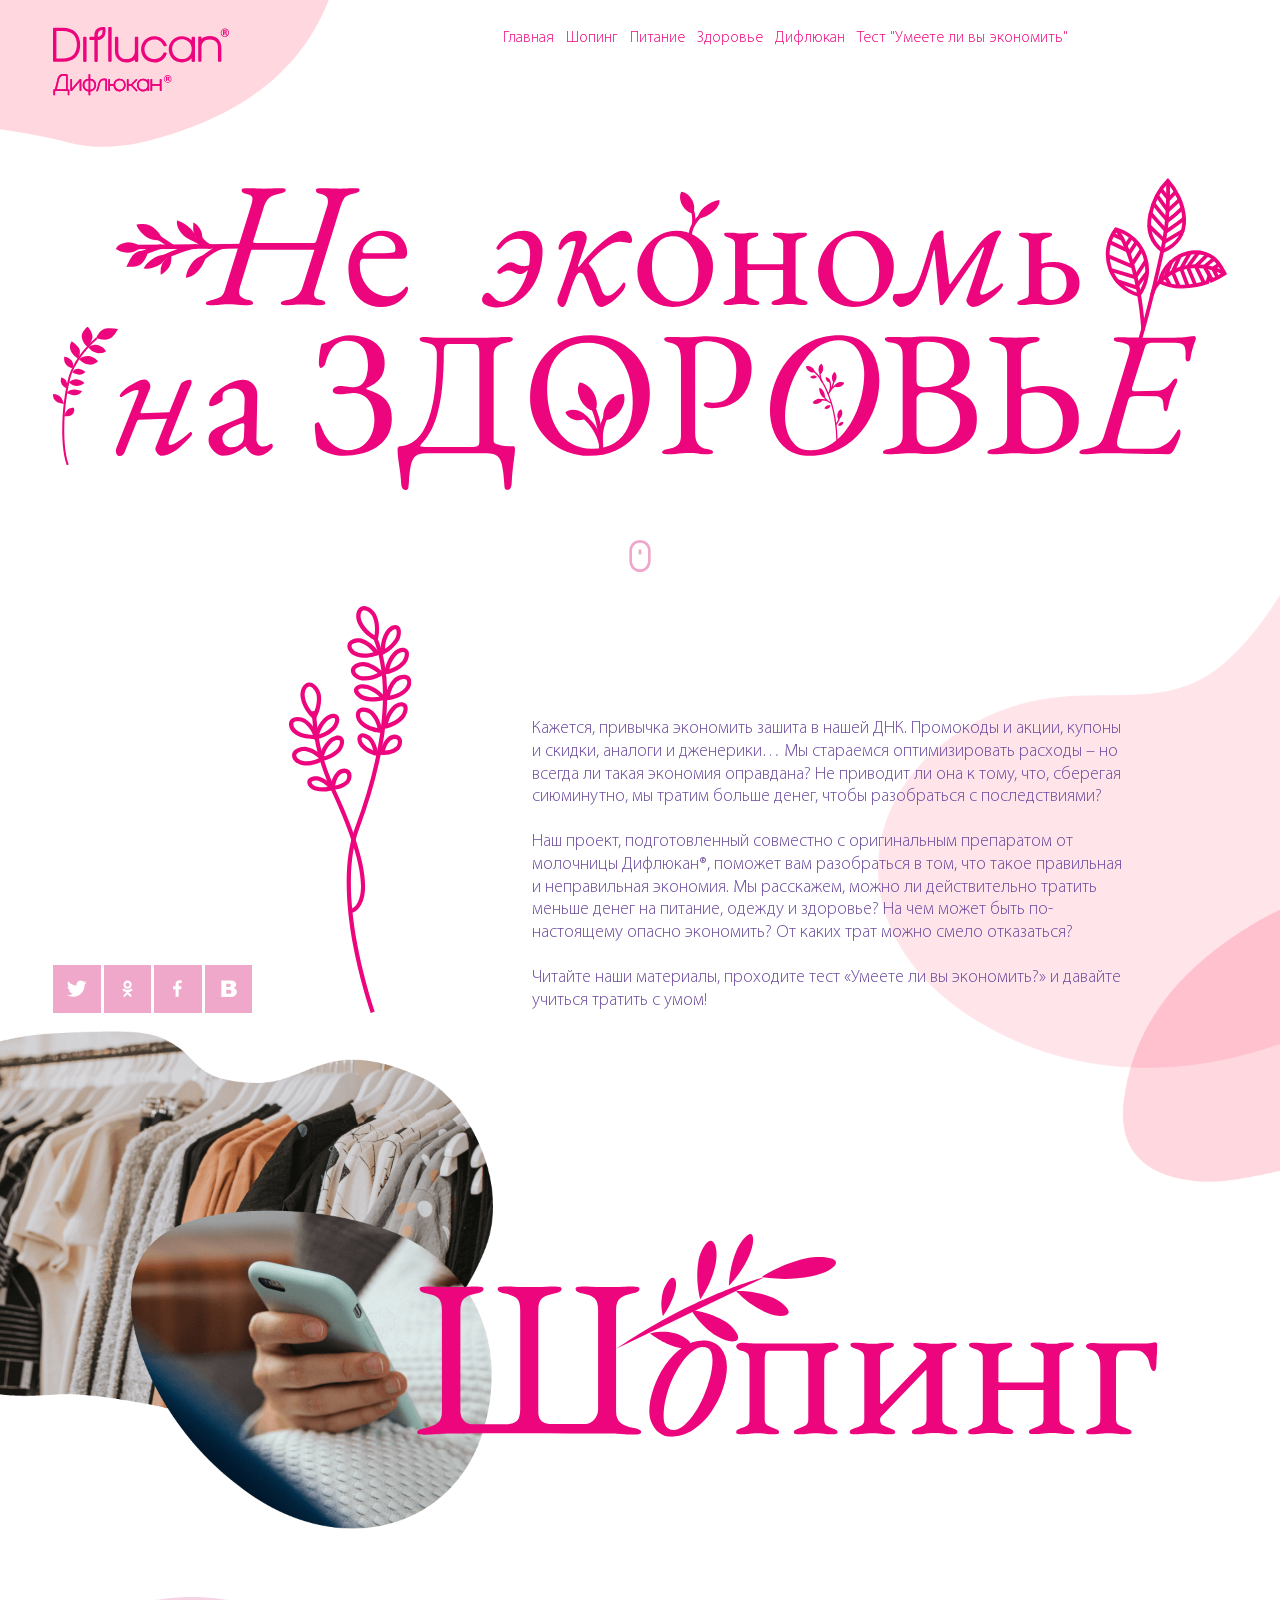
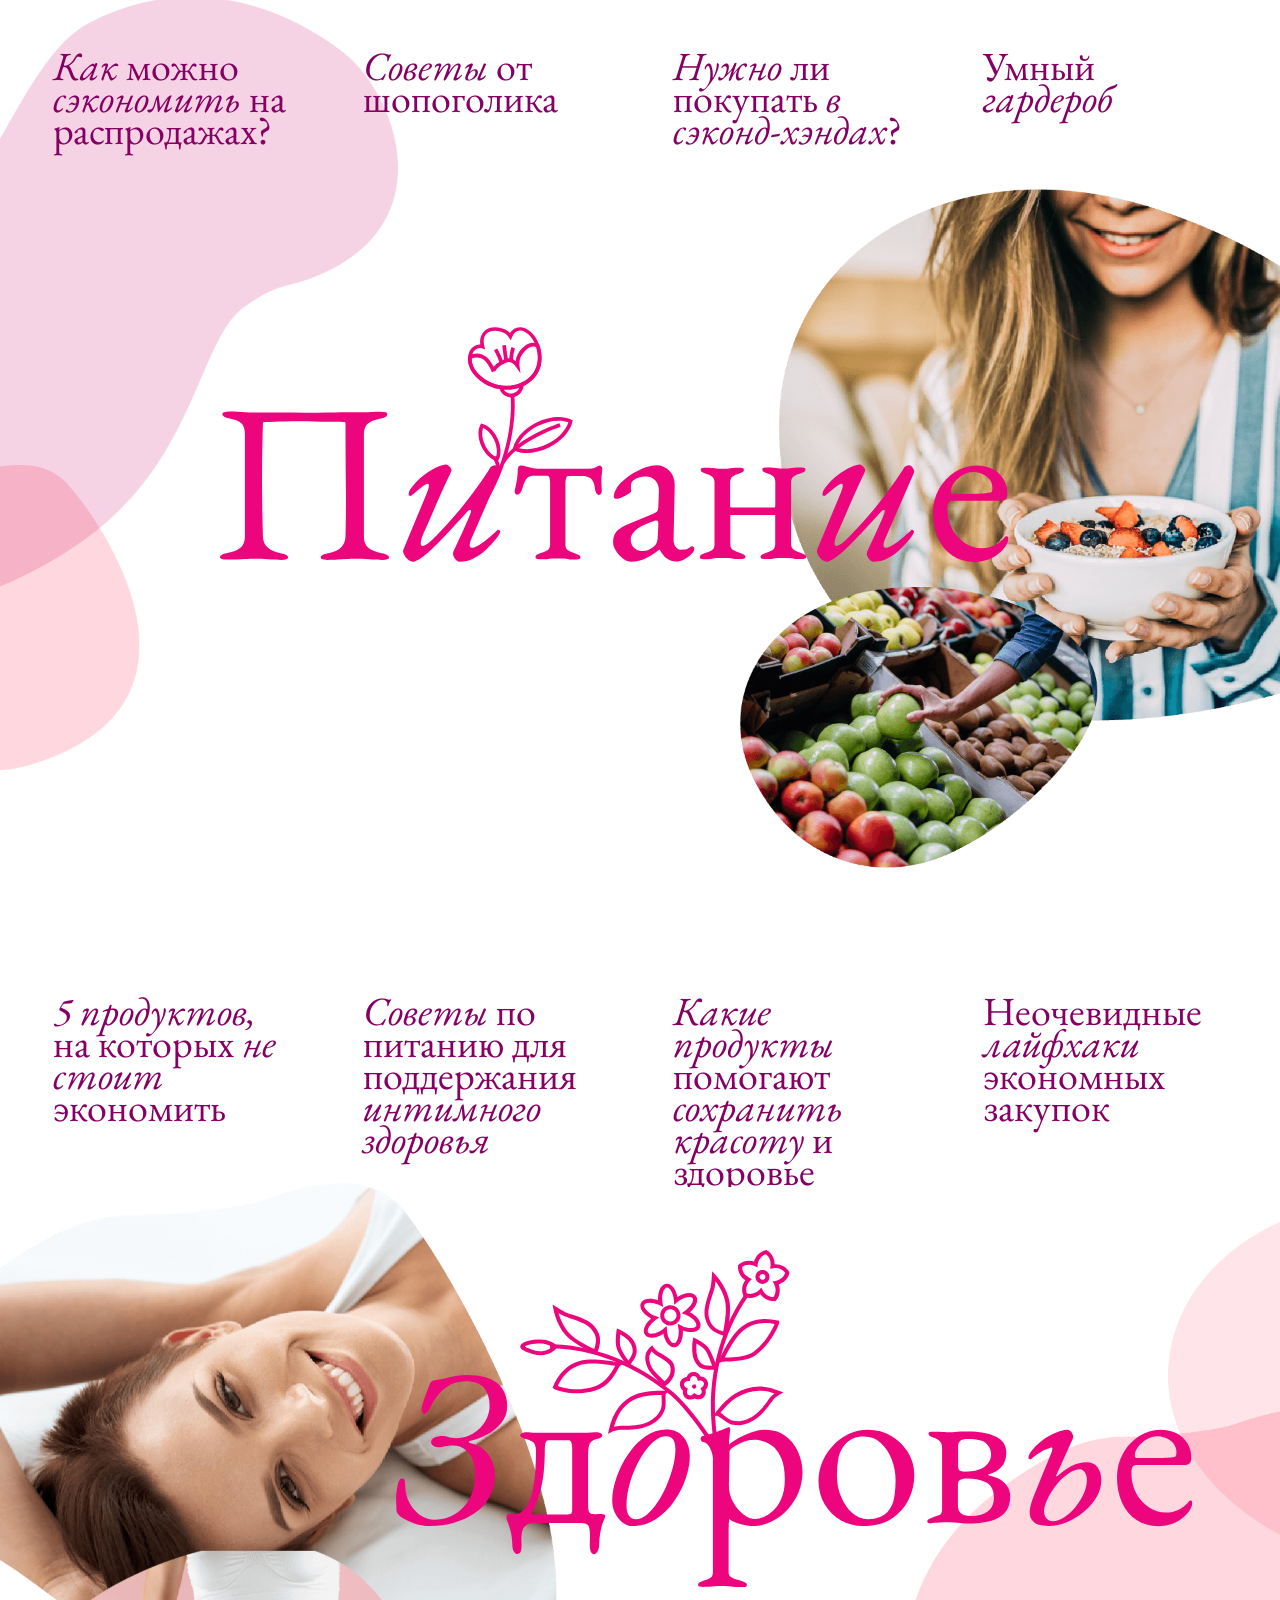
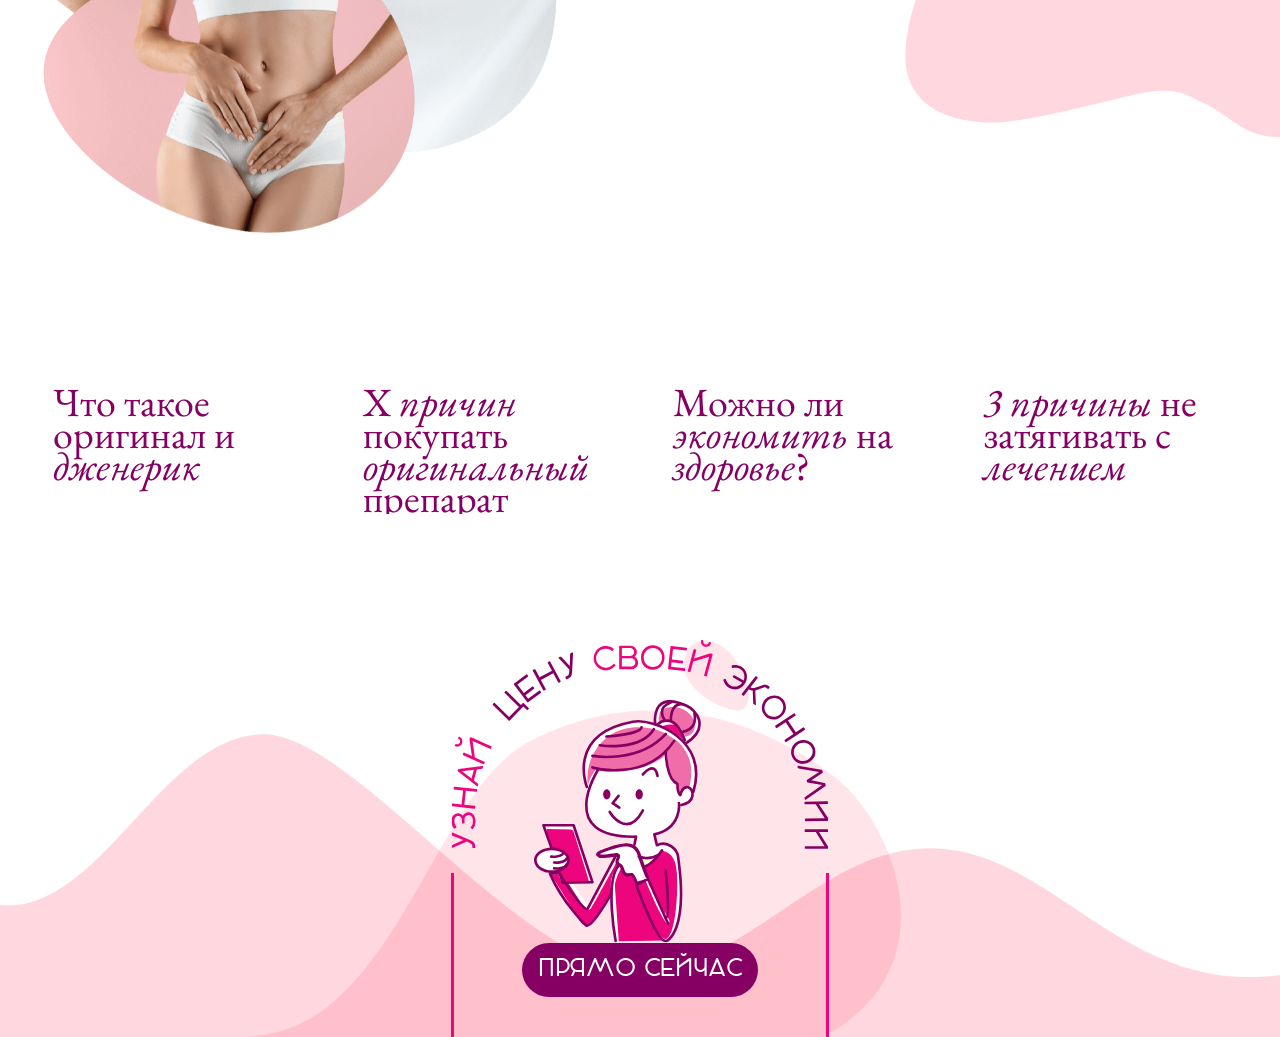
==== app/index.html @ 95d17f87 "add" ====
<!DOCTYPE html>
<html lang="en">
<head>
    <meta charset="UTF-8">
    <meta name="viewport" content="width=device-width, initial-scale=1.0">
    <title>Document</title>
    <link rel="stylesheet" href="css/main.min.css">
</head>
<body>
    <div class="wrapper">
       <header class="header">
        <div class="container header__container">
          <div class="header__row">
            <div class="logo header__logo">
              <a href="/" class="logo__image"></a>
            </div>
            <nav class="main-menu header__main-menu">
              <ul class="main-menu__list">
                <li class="main-menu__list-item"><a href="#main" class="main-menu__link">
                  Главная
                </a></li>
                <li class="main-menu__list-item"><a href="#shoping" class="main-menu__link">
                  Шопинг
                </a></li>
                <li class="main-menu__list-item"><a href="#nutrition" class="main-menu__link">
                  Питание
                </a></li>
                <li class="main-menu__list-item"><a href="#health" class="main-menu__link">
                  Здоровье
                </a></li>
                <li class="main-menu__list-item"><a href="#" class="main-menu__link">
                  Дифлюкан	
                </a></li>
                <li class="main-menu__list-item"><a href="#" class="main-menu__link">
                  Тест "Умеете ли вы экономить"
                </a></li>
              </ul>
            </nav>
            <div class="burger header__burger">
              <span class="rect"></span>
              <span class="rect"></span>
              <span class="rect"></span>
            </div>
            <div class="mobile-menu">
              <div class="mobile-menu__header">
                <div class="logo mobile-menu__logo">
                  <a href="/" class="logo__image"></a>
                </div>
              </div>
              <img src="img/mobile-menu/text.svg" alt="" class="mobile-menu__image">
              <nav class="mobile-menu__nav">
                <ul class="mobile-menu__list">
                  <li class="mobile-menu__list-item"><a href="#health-mob" class="mobile__link"><img src="img/mobile-menu/health.svg" alt="" class="mobile__link-image"> </a></li>
                  <li class="mobile-menu__list-item"><a href="#shoping-mob" class="mobile__link"><img src="img/mobile-menu/shoping.svg" alt="" class="mobile__link-image"> </a></li>
                  <li class="mobile-menu__list-item"><a href="#nutrition" class="mobile__link"><img src="img/mobile-menu/nutrition.svg" alt="" class="mobile__link-image"> </a></li>
                  <li class="mobile-menu__list-item"><a href="#" class="mobile__link"><img src="img/mobile-menu/economy.svg" alt="" class="mobile__link-image"> </a></li>
                </ul>
              </nav>
            </div>
          </div>
        </div>
       </header>
       <main class="main" id="main">
        <div class="hero">
        <div class="container">
          <img class="hero__image" src="img/Do_not_save.svg" alt="">
          <span  class="hero__scroll">
            <img src="images/mouse.svg" alt="">
          </span>
          <div class="hero__row">
            <nav class="social hero__social">
              <ul class="social__list">
                <li class="social__list-item">
                  <a href="#" class="social__link">
                    <svg class="social__link-icon">
                      <use xlink:href="img/spite.svg#icon-twitter"  />
                    </svg>
                  </a>
                </li>
                <li class="social__list-item">
                  <a href="#" class="social__link">
                    <svg class="social__link-icon">
                      <use xlink:href="img/spite.svg#icon-odn"  />
                    </svg>
                  </a>
                </li>
                <li class="social__list-item">
                  <a href="#" class="social__link">
                    <svg class="social__link-icon">
                      <use xlink:href="img/spite.svg#icon-facebook"  />
                    </svg>
                  </a>
                </li>
                <li class="social__list-item">
                  <a href="#" class="social__link">
                    <svg class="social__link-icon">
                      <use xlink:href="img/spite.svg#icon-vk"  />
                    </svg>
                  </a>
                </li>
              </ul>
            </nav>
            <img src="img/hero-decor.svg" alt="" class="hero__decor hero__decor--desktop">
            <div class="hero__text-container">
              <p class="hero__text">
                Кажется, привычка экономить зашита в нашей ДНК. Промокоды и акции, купоны и скидки, аналоги и дженерики… Мы стараемся оптимизировать расходы – но всегда ли такая экономия оправдана? Не приводит ли она к тому, что, сберегая сиюминутно, мы тратим больше денег, чтобы разобраться 
                с последствиями?
              </p>
              <p class="hero__text">    
                Наш проект, подготовленный совместно с оригинальным препаратом от молочницы Дифлюкан®, поможет вам разобраться в том, что такое правильная и неправильная экономия. Мы расскажем, можно ли действительно тратить меньше денег на питание, одежду и здоровье? На чем может быть по-настоящему опасно экономить? От каких трат можно смело отказаться?
              </p>
              <p class="hero__text">
                Читайте наши материалы, проходите тест «Умеете ли вы экономить?» 
                и давайте учиться тратить с умом!
              </p>
            </div>
            <img src="img/mobile-img.svg" alt="" class="hero__decor hero__decor--mobile">
          </div>
         
        </div>
        </div>
        <!--end hero-->
        <div class="double-section shoping double-section--desktop" id="shoping">
          <img src="img/shoping-img.png" alt="" class="shoping__image">
          <div class="container">
           
            <div class="double-section__title double-section__title--right">
              <img class="double-section__title-image" src="img/shoping.svg" alt="">
            </div>
            <div class="double-section__row double-section__row--mt-medium">
              <div class="double-section__item-container">
                <div class="double-section__item">
                  <p class="double-section__text">
                    <i>Как</i> можно <i>сэкономить</i> на распродажах?
                  </p>
                </div>
              </div>
              <div class="double-section__item-container">
                <div class="double-section__item">
                  <p class="double-section__text">
                    <i>Советы</i> от шопоголика 
                  </p>
                </div>
              </div>
              <div class="double-section__item-container">
                <div class="double-section__item">
                  <p class="double-section__text">
                    <i>Нужно</i> ли покупать <i>в сэконд-хэндах</i>?
                  </p>
                </div>
              </div>
              <div class="double-section__item-container">
                <div class="double-section__item">
                  <p class="double-section__text">
                    Умный  <br>
                    <i>гардероб</i>
                  </p>
                </div>
              </div>

            </div>
          </div>
        </div>
        <!--end shoping-->

        <div class="double-section health double-section--mobile" id="health-mob">
          <img class="health__image health__image--desktop" src="img/health-image.png" alt="" >
          <div class="container">
            
            <img class="health__image health__image--mobile" src="img/health-image-mobile.png" alt="" >
            <div class="double-section__title double-section__title--right-padding">
              <img class="double-section__title-image" src="img/health.svg" alt="">
            </div>
            <div class="double-section__row double-section__row--mt-medium-big">
              <div class="double-section__item-container">
                <div class="double-section__item">
                  <p class="double-section__text">
                    <i>Что</i> такое оригинал и <i>дженерик</i> 
                  </p>
                </div>
              </div>
              <div class="double-section__item-container">
                <div class="double-section__item">
                  <p class="double-section__text">
                    X <i>причин</i> покупать <i>оригинальный</i> препарат 
                  </p>
                </div>
              </div>
              <div class="double-section__item-container">
                <div class="double-section__item">
                  <p class="double-section__text">
                    Можно ли <i>экономить</i> на <i>здоровье</i>? 
                  </p>
                </div>
              </div>
              <div class="double-section__item-container">
                <div class="double-section__item">
                  <p class="double-section__text">
                    <i>   3 причины </i>
                    не затягивать
                     
                    с <i>лечением</i> 
                  </p>
                </div>
              </div>
            </div>
          </div>
        </div>
        <!--end health-->

        <div class="double-section shoping double-section--mobile" id="shoping-mob">
          <img src="img/shoping-img.png" alt="" class="shoping__image shoping__image--desktop">
          <div class="container">
            <img src="img/shoping-img-mobile.png" alt="" class="shoping__image shoping__image--mobile">
            <div class="double-section__title double-section__title--right">
              <img class="double-section__title-image" src="img/shoping.svg" alt="">
            </div>
            <div class="double-section__row double-section__row--mt-medium">
              <div class="double-section__item-container">
                <div class="double-section__item">
                  <p class="double-section__text">
                    <i>Как</i> можно <i>сэкономить</i> на распродажах?
                  </p>
                </div>
              </div>
              <div class="double-section__item-container">
                <div class="double-section__item">
                  <p class="double-section__text">
                    <i>Советы</i> от шопоголика 
                  </p>
                </div>
              </div>
              <div class="double-section__item-container">
                <div class="double-section__item">
                  <p class="double-section__text">
                    <i>Нужно</i> ли покупать <i>в сэконд-хэндах</i>?
                  </p>
                </div>
              </div>
              <div class="double-section__item-container">
                <div class="double-section__item">
                  <p class="double-section__text">
                    Умный  <br>
                    <i>гардероб</i>
                  </p>
                </div>
              </div>

            </div>
          </div>
        </div>
        <!--end shoping-->
        <div class="double-section nutrition" id="nutrition">
          <img  class="nutrition__image nutrition__image--desktop" src="img/nutrition-img.png" alt="">
          <div class="container">
            <img  class="nutrition__image nutrition__image--mobile" src="img/nutrition-img-mobile.png" alt="">
            <div class="double-section__title double-section__title--left">
              <img class="double-section__title-image" src="img/nutrition.svg" alt="">
            </div>
            <div class="double-section__row double-section__row--mt-big">
              <div class="double-section__item-container">
                <div class="double-section__item">
                  <p class="double-section__text">
                   <i> 5 продуктов,</i> на которых 
                   <i> не стоит</i> экономить 
                  </p>
                </div>
              </div>
              <div class="double-section__item-container">
                <div class="double-section__item">
                  <p class="double-section__text">
                    <i>Советы</i> по питанию для поддержания <i>интимного здоровья</i>
                  </p>
                </div>
              </div>
              <div class="double-section__item-container">
                <div class="double-section__item">
                  <p class="double-section__text">
                   <i> Какие продукты</i> помогают <i>сохранить красоту</i> и здоровье
                  </p>
                </div>
              </div>
              <div class="double-section__item-container">
                <div class="double-section__item">
                  <p class="double-section__text">
                    Неочевидные <i>лайфхаки</i> экономных закупок 
                  </p>
                </div>
              </div>
            </div>
          </div>
        </div>
        <!--end nutrition-->
        <div class="double-section health double-section--desktop" id="health">
          <img class="health__image" src="img/health-image.png" alt="" >
          <div class="container">
            <div class="double-section__title double-section__title--right-padding">
              <img class="double-section__title-image" src="img/health.svg" alt="">
            </div>
            <div class="double-section__row double-section__row--mt-medium-big">
              <div class="double-section__item-container">
                <div class="double-section__item">
                  <p class="double-section__text">
                    Что такое оригинал и <i>дженерик</i> 
                  </p>
                </div>
              </div>
              <div class="double-section__item-container">
                <div class="double-section__item">
                  <p class="double-section__text">
                    X <i>причин</i> покупать <i>оригинальный</i> препарат 
                  </p>
                </div>
              </div>
              <div class="double-section__item-container">
                <div class="double-section__item">
                  <p class="double-section__text">
                    Можно ли <i>экономить</i> на <i>здоровье</i>? 
                  </p>
                </div>
              </div>
              <div class="double-section__item-container">
                <div class="double-section__item">
                  <p class="double-section__text">
                    <i>   3 причины </i>
                    не затягивать
                     
                    с <i>лечением</i> 
                  </p>
                </div>
              </div>
            </div>
          </div>
        </div>
        <!--end health-->
       </main>
       <footer class="footer">
        <div class="container">
          <a href="#" class="footer__link footer__link--border footer__link--center footer__link--desktop">
            <img class="footer__link-text" src="img/footer-text.svg" alt="" >
            <img src="img/footer-img.svg" alt="" class="footer__image">
            <span class="button">
              ПРЯМО СЕЙЧАС
            </span>
          </a>
          <a href="#" class="footer__link footer__link--right footer__link--mobile">
            <img src="img/mobile-img.svg" alt="">
          </a>
        </div>
       </footer>
    </div>
    <script src="https://ajax.googleapis.com/ajax/libs/jquery/3.4.1/jquery.min.js"></script>
    <script src="js/main.js"></script>
</body>
</html>
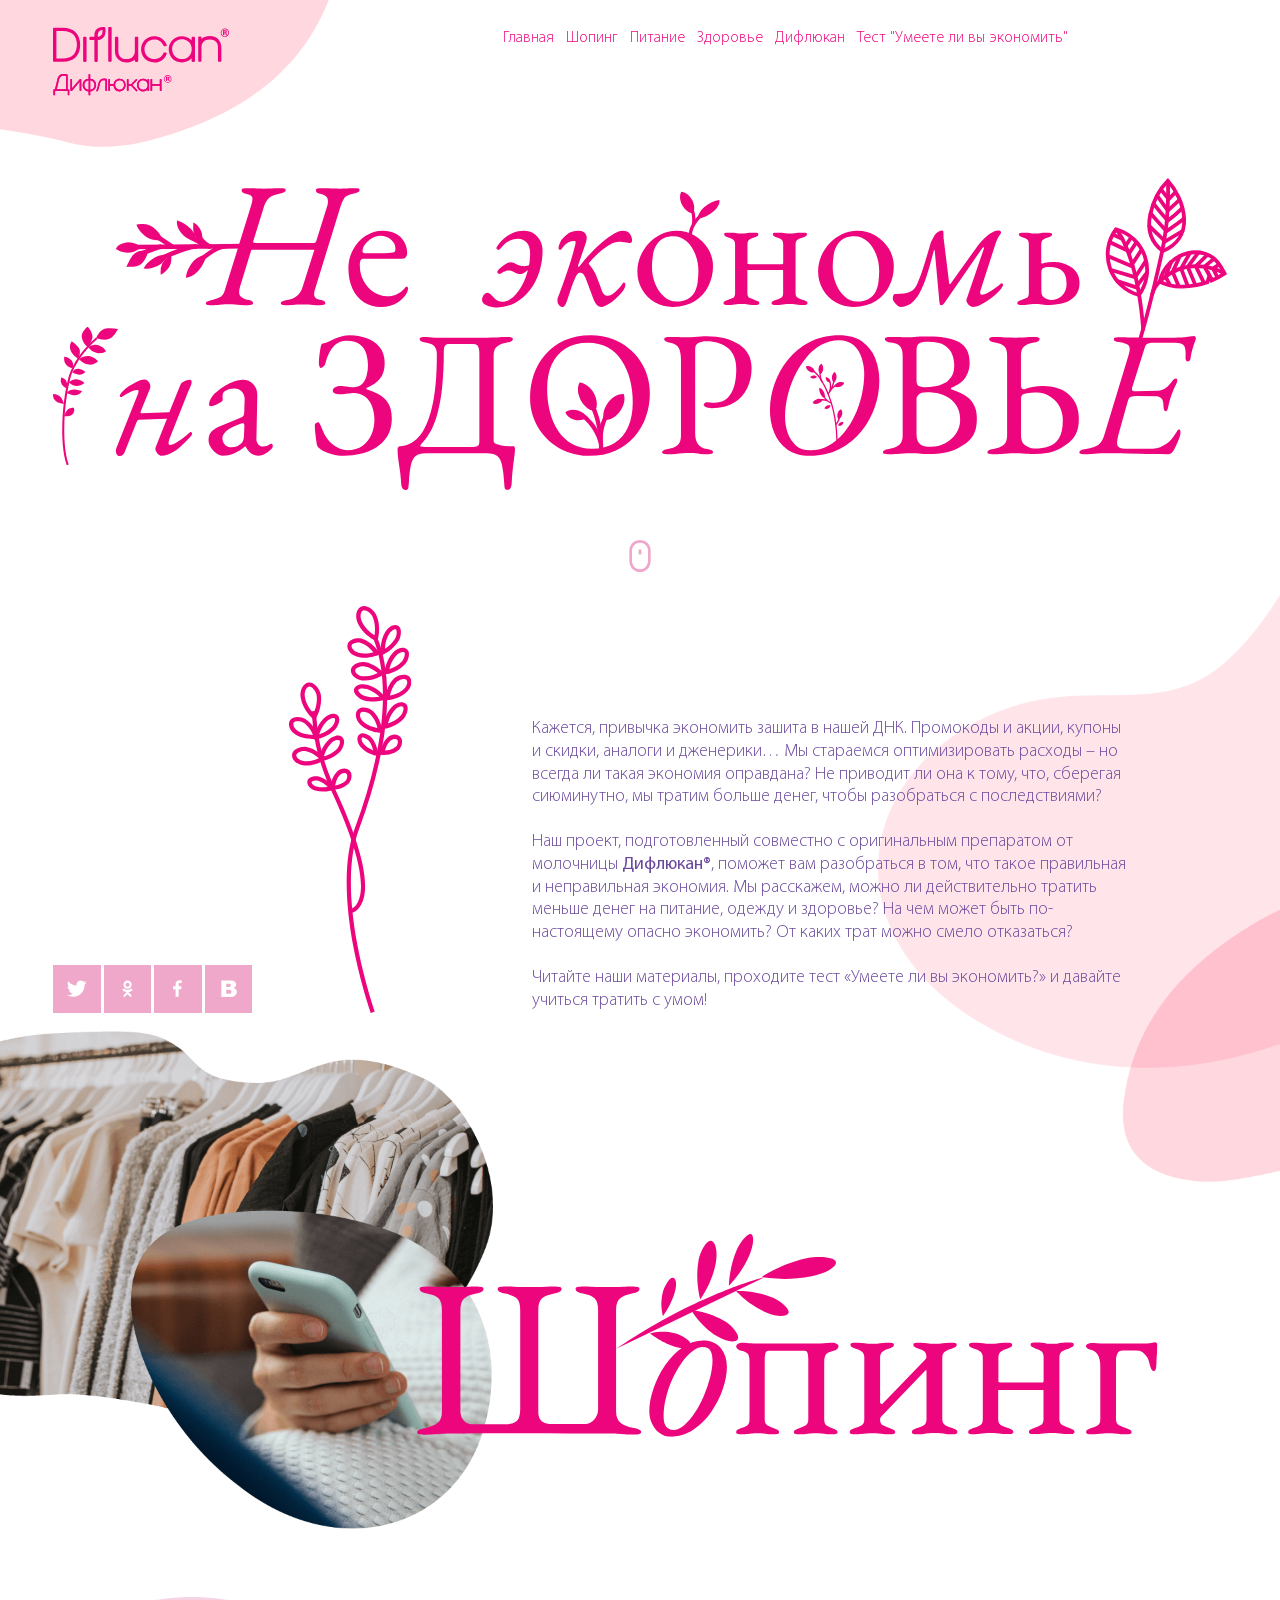
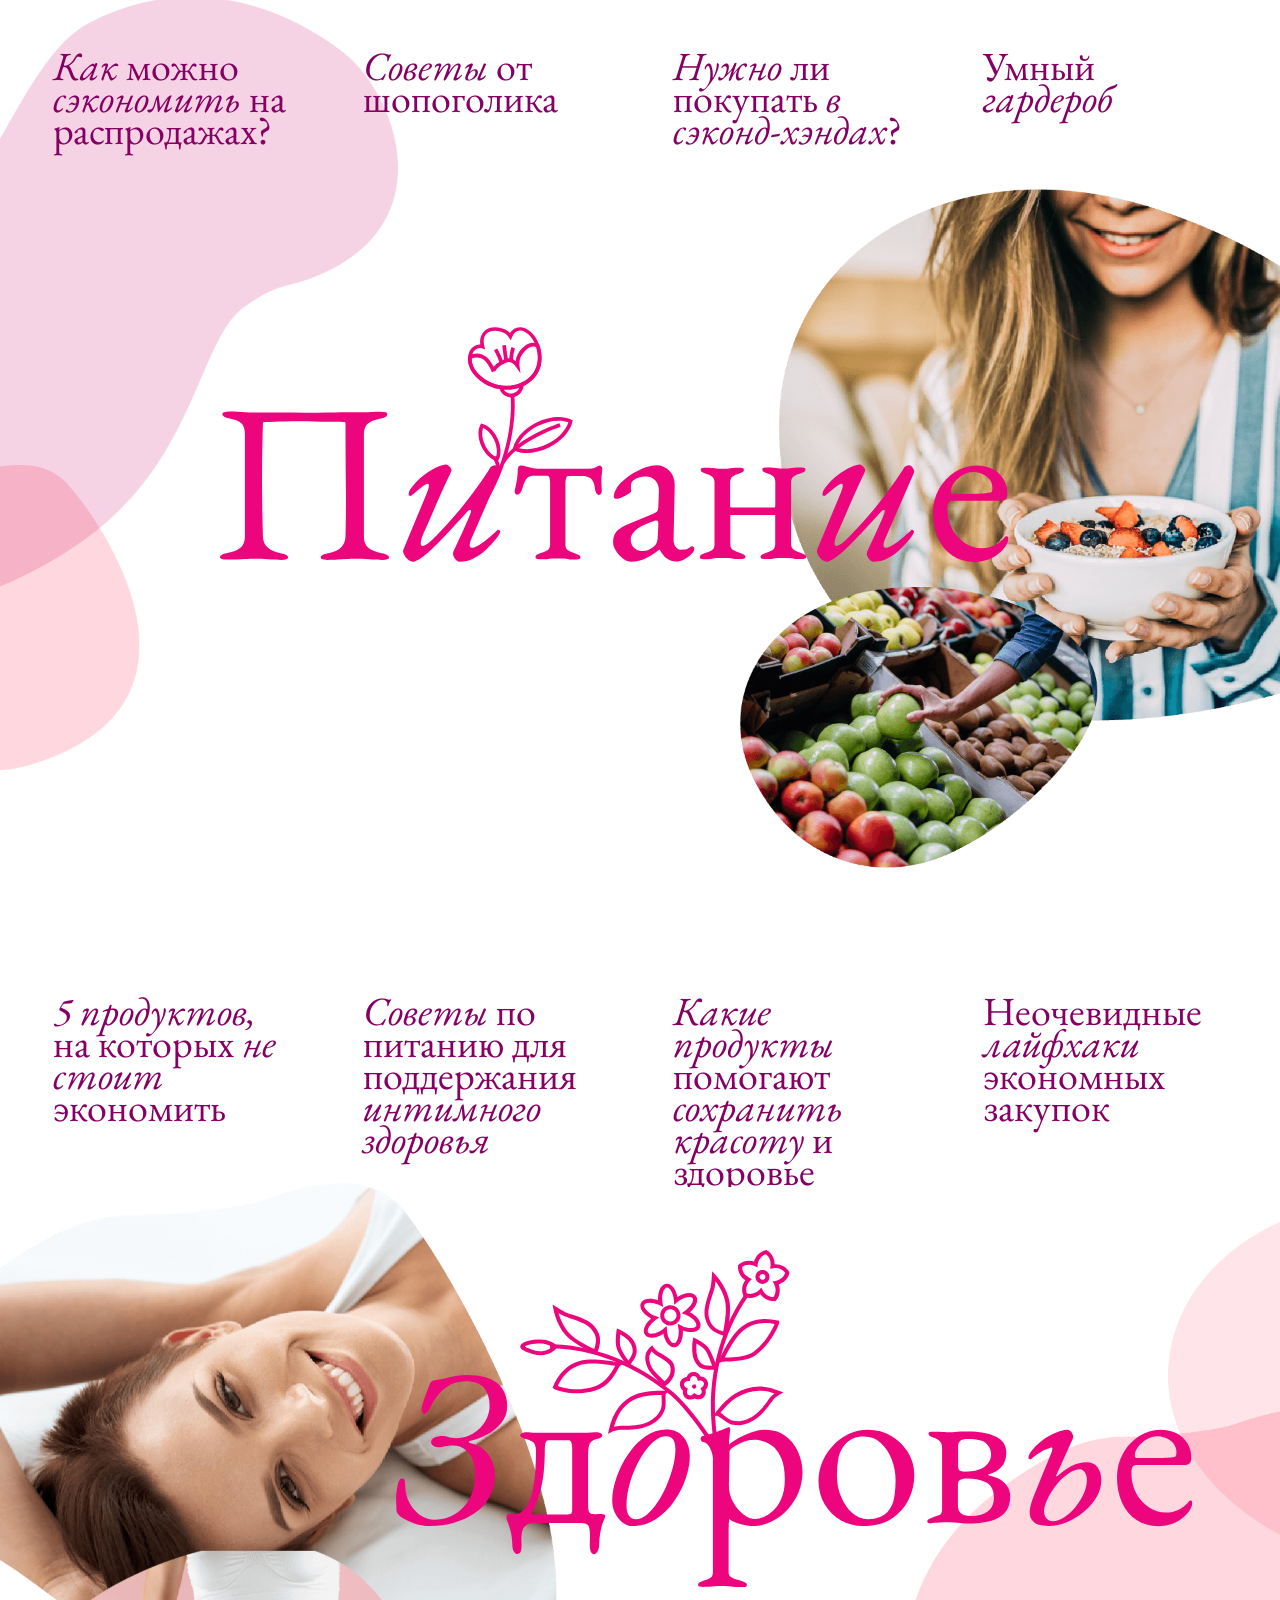
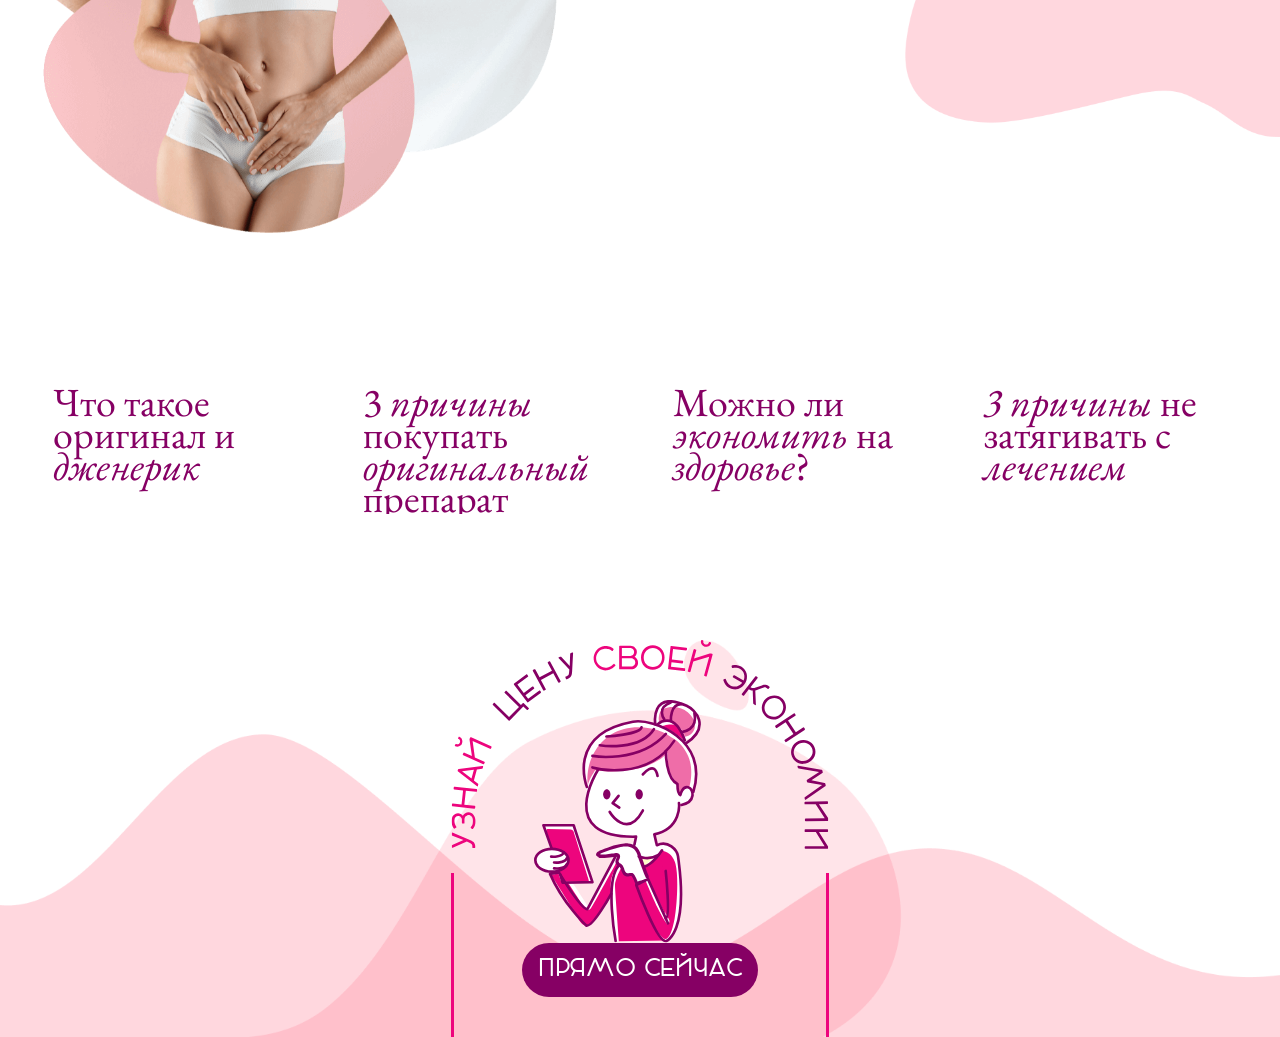
==== commit ee044b0b: "Edit" ====
--- a/app/index.html
+++ b/app/index.html
@@ -107,7 +107,7 @@
                 с последствиями?
               </p>
               <p class="hero__text">    
-                Наш проект, подготовленный совместно с оригинальным препаратом от молочницы Дифлюкан®, поможет вам разобраться в том, что такое правильная и неправильная экономия. Мы расскажем, можно ли действительно тратить меньше денег на питание, одежду и здоровье? На чем может быть по-настоящему опасно экономить? От каких трат можно смело отказаться?
+                Наш проект, подготовленный совместно с оригинальным препаратом от молочницы <b>Дифлюкан®</b>, поможет вам разобраться в том, что такое правильная и неправильная экономия. Мы расскажем, можно ли действительно тратить меньше денег на питание, одежду и здоровье? На чем может быть по-настоящему опасно экономить? От каких трат можно смело отказаться?
               </p>
               <p class="hero__text">
                 Читайте наши материалы, проходите тест «Умеете ли вы экономить?» 
@@ -182,7 +182,7 @@
               <div class="double-section__item-container">
                 <div class="double-section__item">
                   <p class="double-section__text">
-                    X <i>причин</i> покупать <i>оригинальный</i> препарат 
+                    3 <i>причины</i> покупать <i>оригинальный</i> препарат 
                   </p>
                 </div>
               </div>
@@ -308,7 +308,7 @@
               <div class="double-section__item-container">
                 <div class="double-section__item">
                   <p class="double-section__text">
-                    X <i>причин</i> покупать <i>оригинальный</i> препарат 
+                    3 <i>причины</i> покупать <i>оригинальный</i> препарат 
                   </p>
                 </div>
               </div>
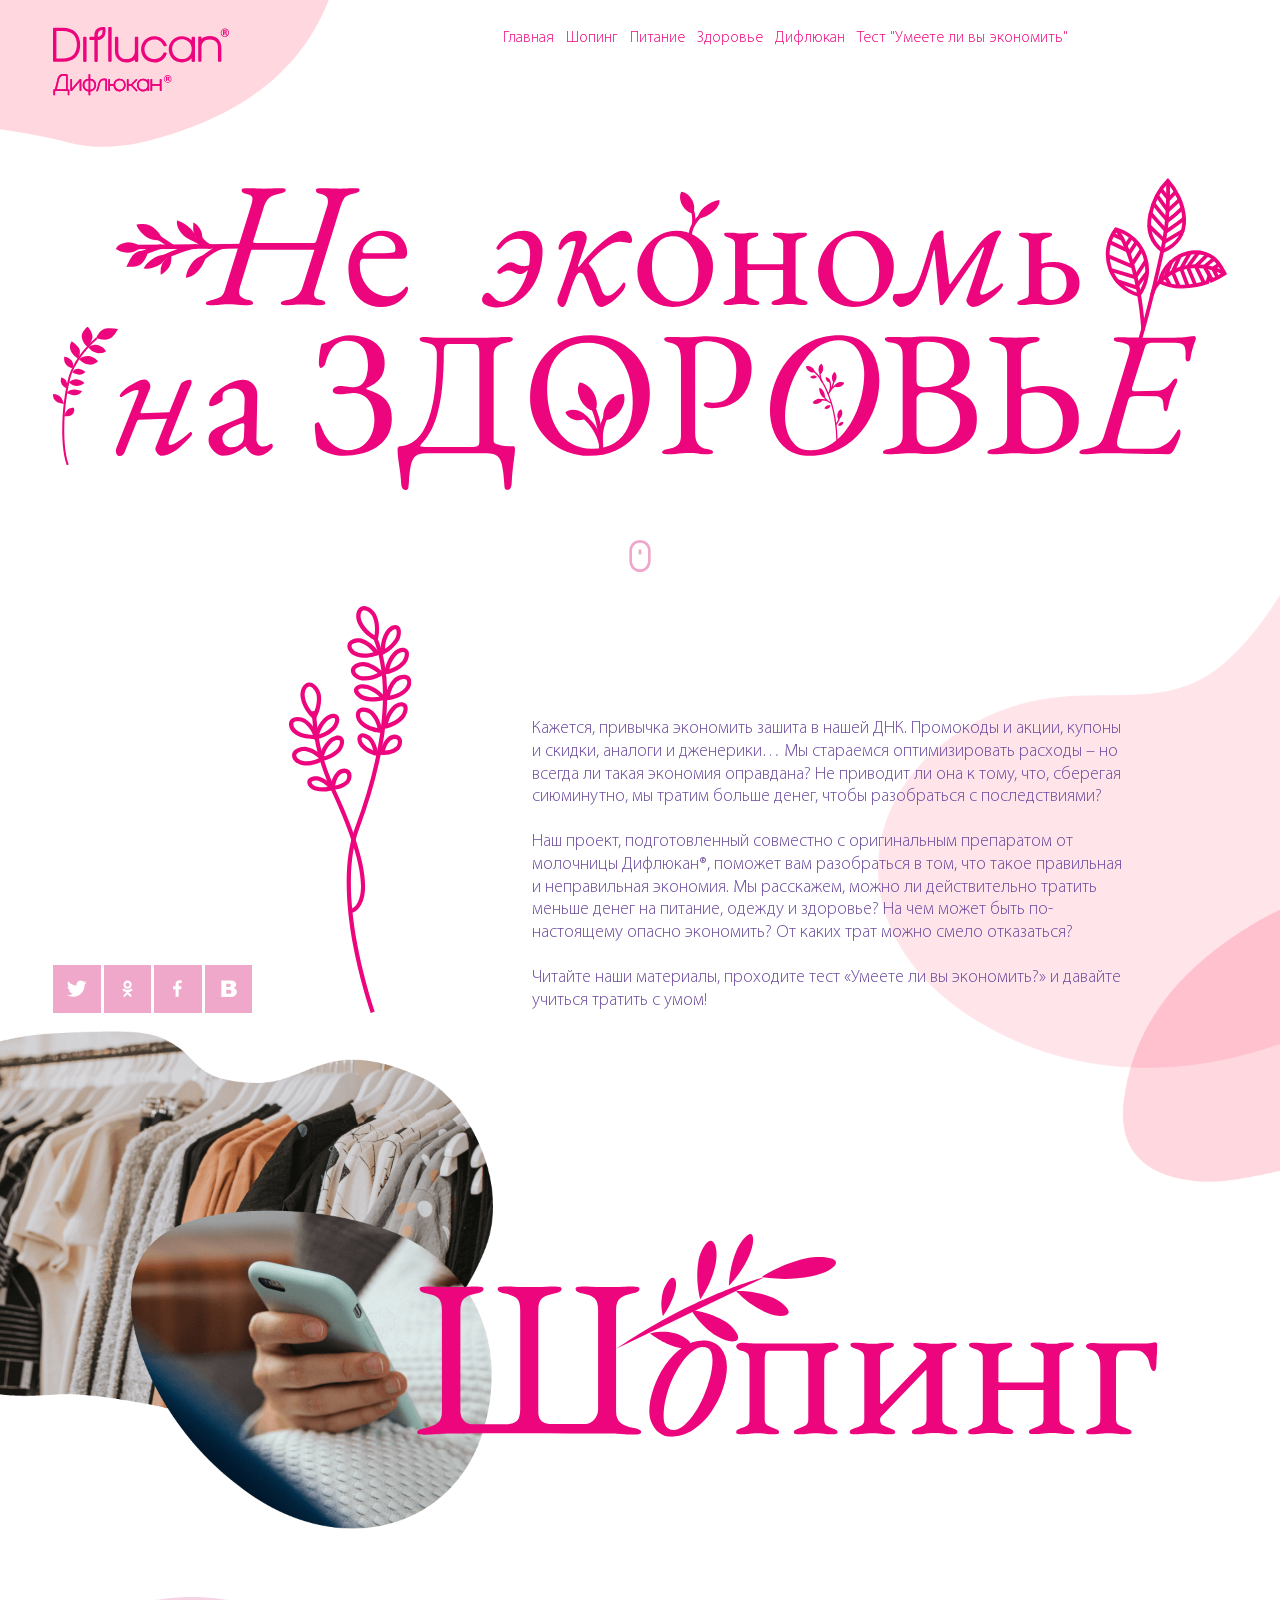
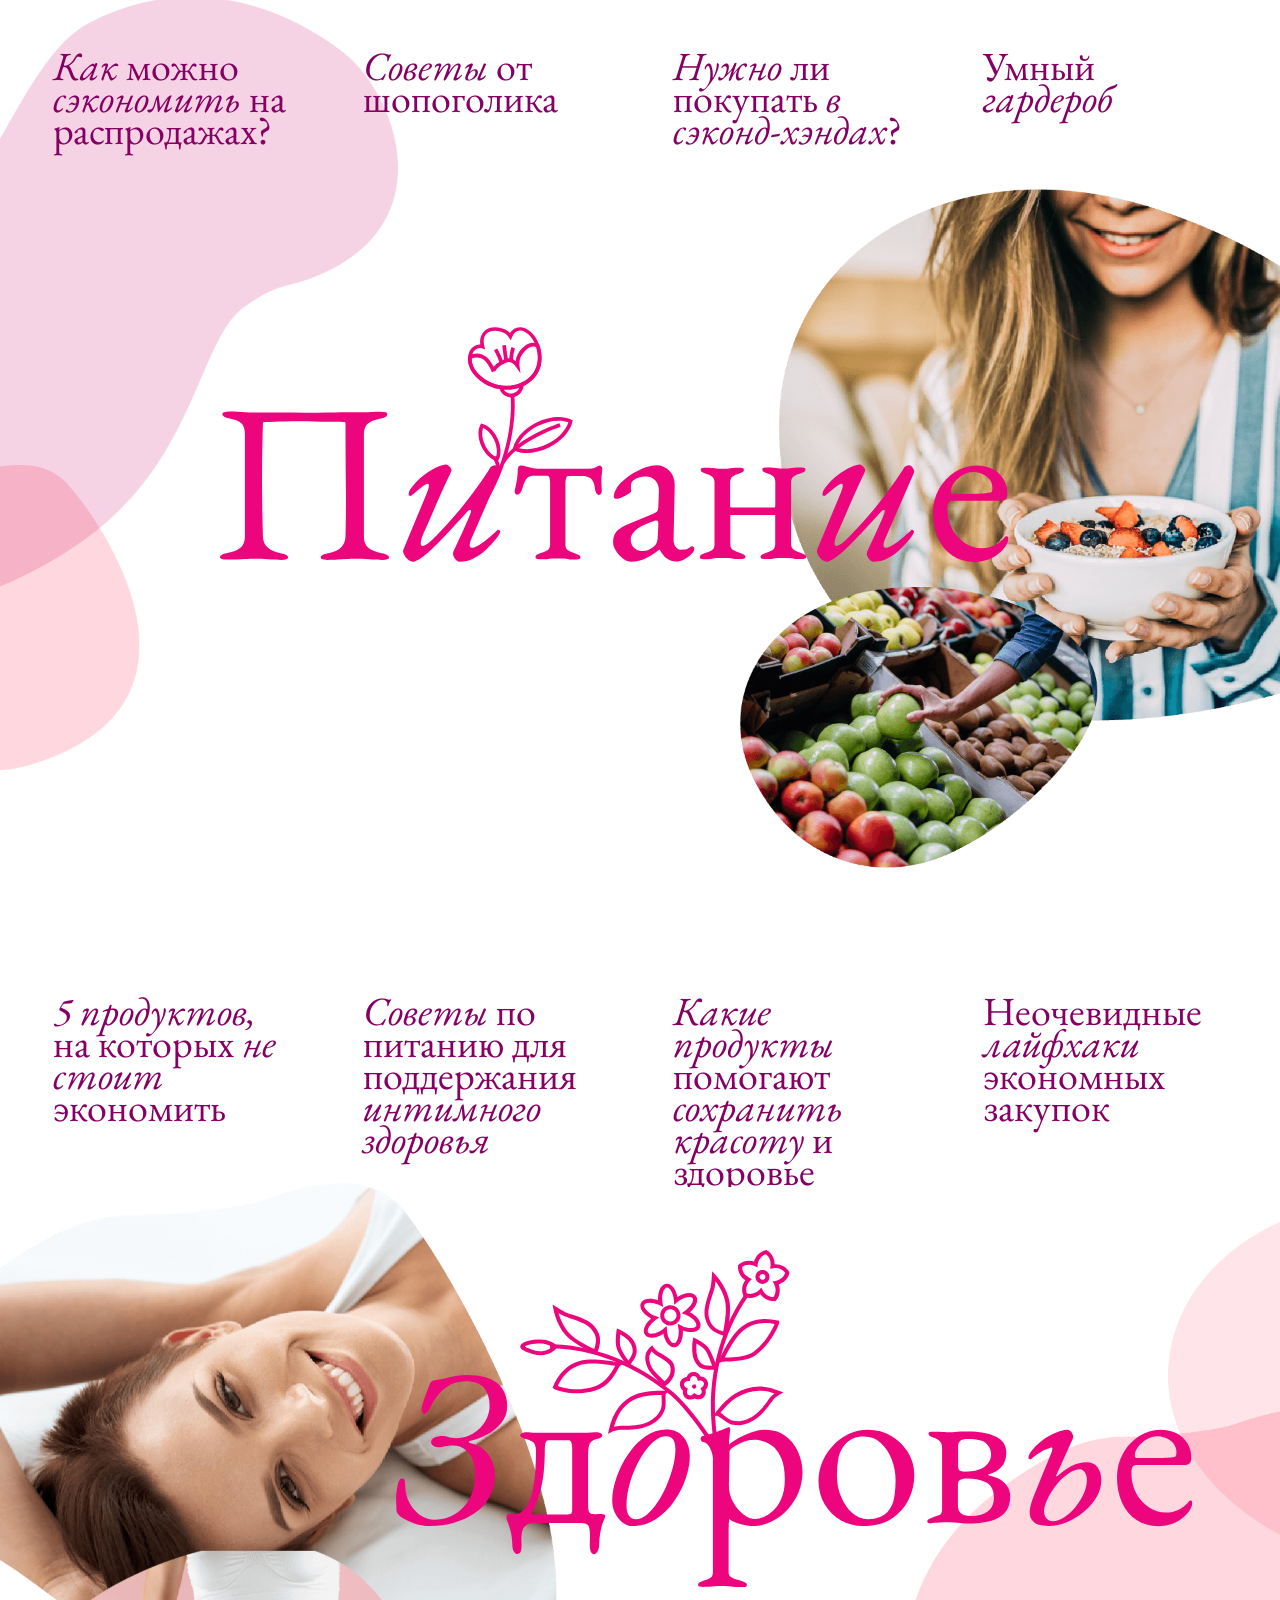
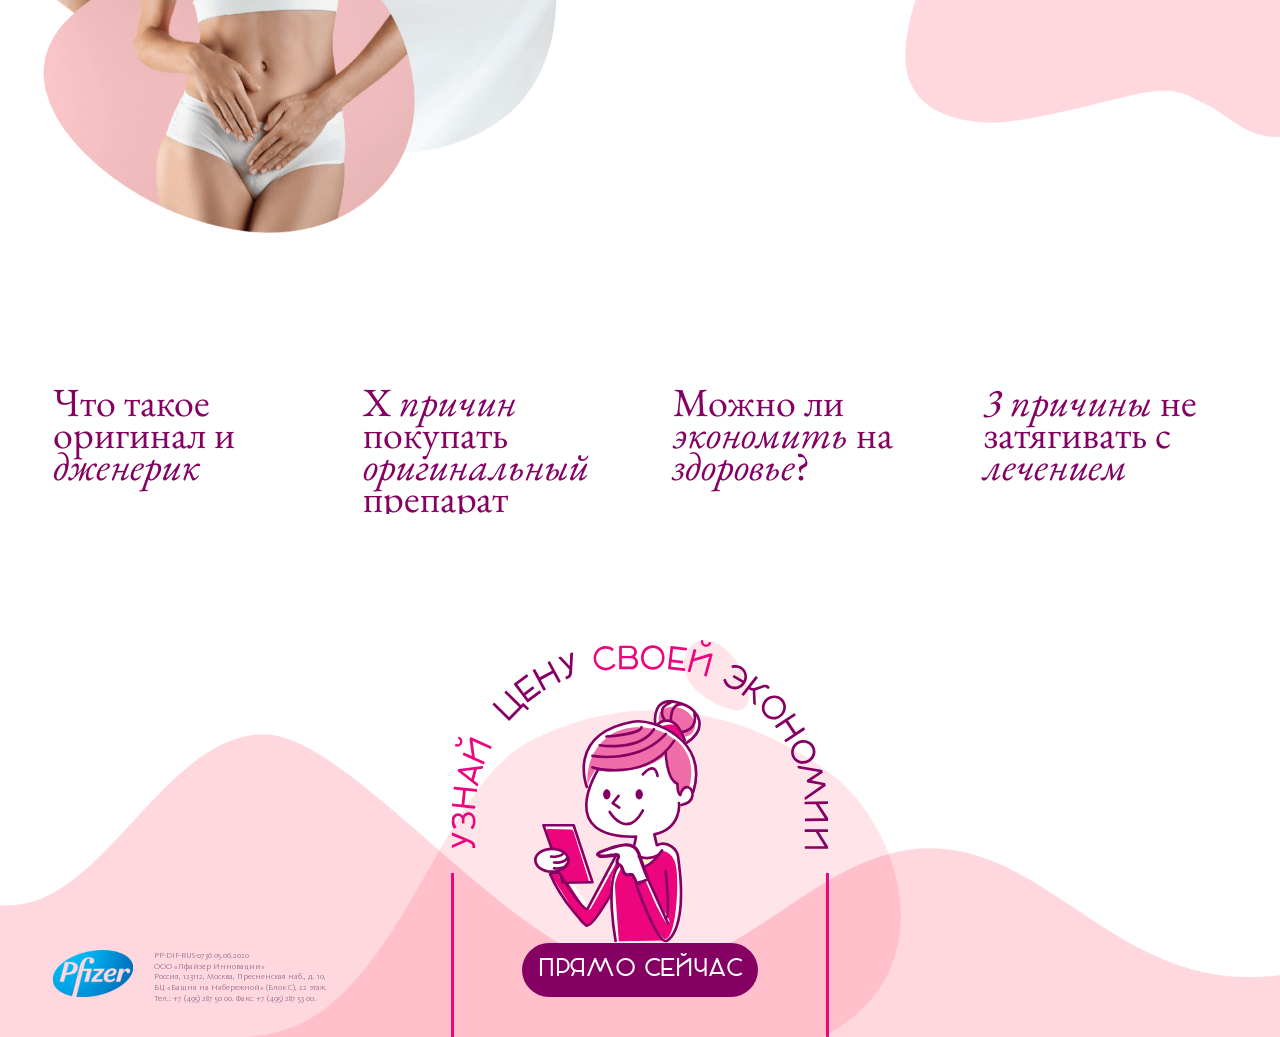
==== commit 8f599e5e: "urpade" ====
--- a/app/index.html
+++ b/app/index.html
@@ -107,7 +107,7 @@
                 с последствиями?
               </p>
               <p class="hero__text">    
-                Наш проект, подготовленный совместно с оригинальным препаратом от молочницы <b>Дифлюкан®</b>, поможет вам разобраться в том, что такое правильная и неправильная экономия. Мы расскажем, можно ли действительно тратить меньше денег на питание, одежду и здоровье? На чем может быть по-настоящему опасно экономить? От каких трат можно смело отказаться?
+                Наш проект, подготовленный совместно с оригинальным препаратом от молочницы Дифлюкан®, поможет вам разобраться в том, что такое правильная и неправильная экономия. Мы расскажем, можно ли действительно тратить меньше денег на питание, одежду и здоровье? На чем может быть по-настоящему опасно экономить? От каких трат можно смело отказаться?
               </p>
               <p class="hero__text">
                 Читайте наши материалы, проходите тест «Умеете ли вы экономить?» 
@@ -182,7 +182,7 @@
               <div class="double-section__item-container">
                 <div class="double-section__item">
                   <p class="double-section__text">
-                    3 <i>причины</i> покупать <i>оригинальный</i> препарат 
+                    X <i>причин</i> покупать <i>оригинальный</i> препарат 
                   </p>
                 </div>
               </div>
@@ -308,7 +308,7 @@
               <div class="double-section__item-container">
                 <div class="double-section__item">
                   <p class="double-section__text">
-                    3 <i>причины</i> покупать <i>оригинальный</i> препарат 
+                    X <i>причин</i> покупать <i>оригинальный</i> препарат 
                   </p>
                 </div>
               </div>
@@ -336,16 +336,40 @@
        </main>
        <footer class="footer">
         <div class="container">
-          <a href="#" class="footer__link footer__link--border footer__link--center footer__link--desktop">
-            <img class="footer__link-text" src="img/footer-text.svg" alt="" >
-            <img src="img/footer-img.svg" alt="" class="footer__image">
-            <span class="button">
-              ПРЯМО СЕЙЧАС
-            </span>
-          </a>
-          <a href="#" class="footer__link footer__link--right footer__link--mobile">
-            <img src="img/mobile-img.svg" alt="">
-          </a>
+         <div class="footer__row">
+          <div class="footer__about footer__about--abs footer__about--desktop">
+            <img src="images/phzer.png" alt="" class="footer__about-logo">
+            <p class="footer__about-text">
+              PP-DIF-RUS-0736   05.06.2020 <br>
+              ООО «Пфайзер Инновации» <br>
+              Россия, 123112, Москва, Пресненская наб., д. 10, <br>
+              БЦ «Башня на Набережной» (Блок С), 22 этаж. <br>
+              Тел.: +7 (495) 287 50 00. Факс: +7 (495) 287 53 00.
+
+            </p>
+          </div>
+          <div class="footer__about footer__about--abs footer__about--mobile">
+            <img src="images/phzer.png" alt="" class="footer__about-logo">
+            <p class="footer__about-text">
+              PP-DIF-RUS-0736   05.06.2020 <br>
+              ООО «Пфайзер Инновации» <br>
+              Россия, 123112, Москва, Пресненская наб., д. 10, <br>
+              БЦ «Башня на Набережной» (Блок С), 22 этаж. <br>
+              Тел.: +7 (495) 287 50 00. Факс: +7 (495) 287 53 00.
+
+            </p>
+          </div>
+        <a href="#" class="footer__link footer__link--border footer__link--center footer__link--desktop">
+          <img class="footer__link-text" src="img/footer-text.svg" alt="" >
+          <img src="img/footer-img.svg" alt="" class="footer__image">
+          <span class="button">
+            ПРЯМО СЕЙЧАС
+          </span>
+        </a>
+        <a href="#" class="footer__link footer__link--right footer__link--mobile">
+          <img src="img/mobile-img.svg" alt="">
+        </a>
+         </div>
         </div>
        </footer>
     </div>
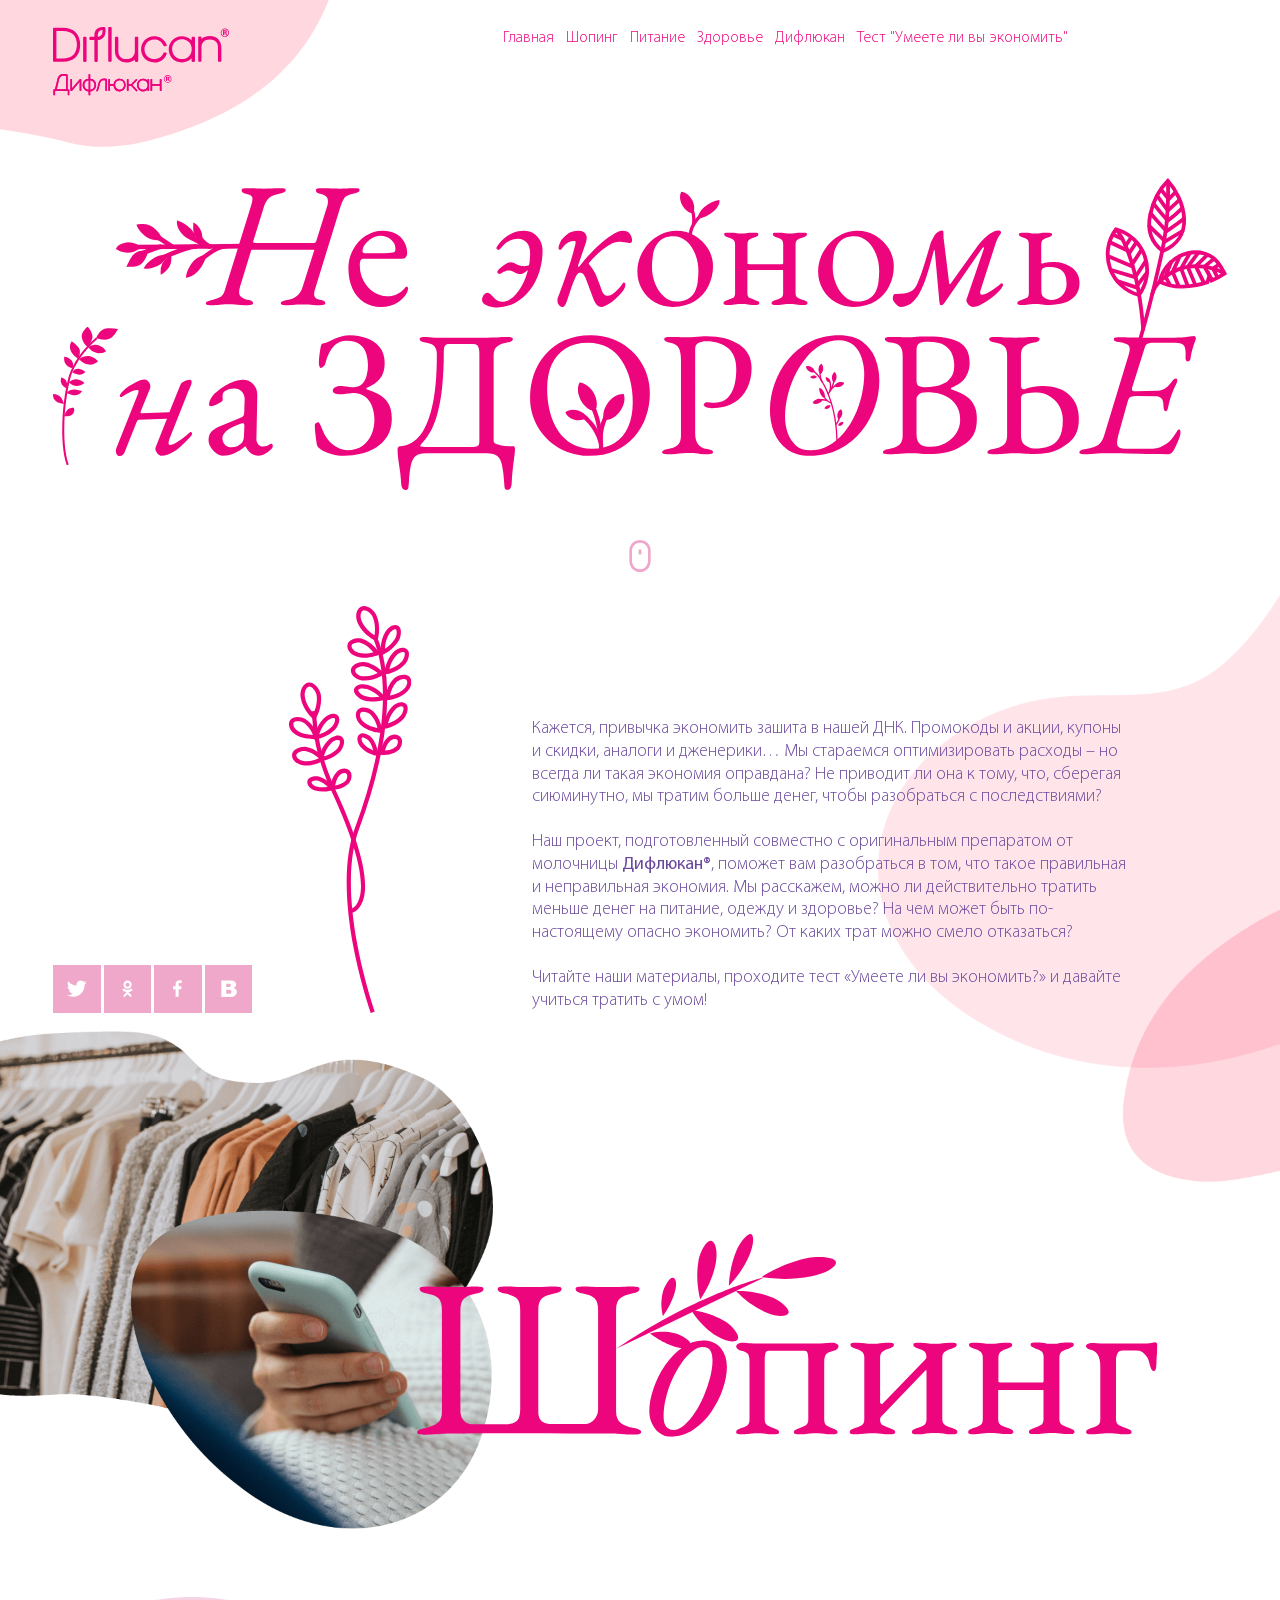
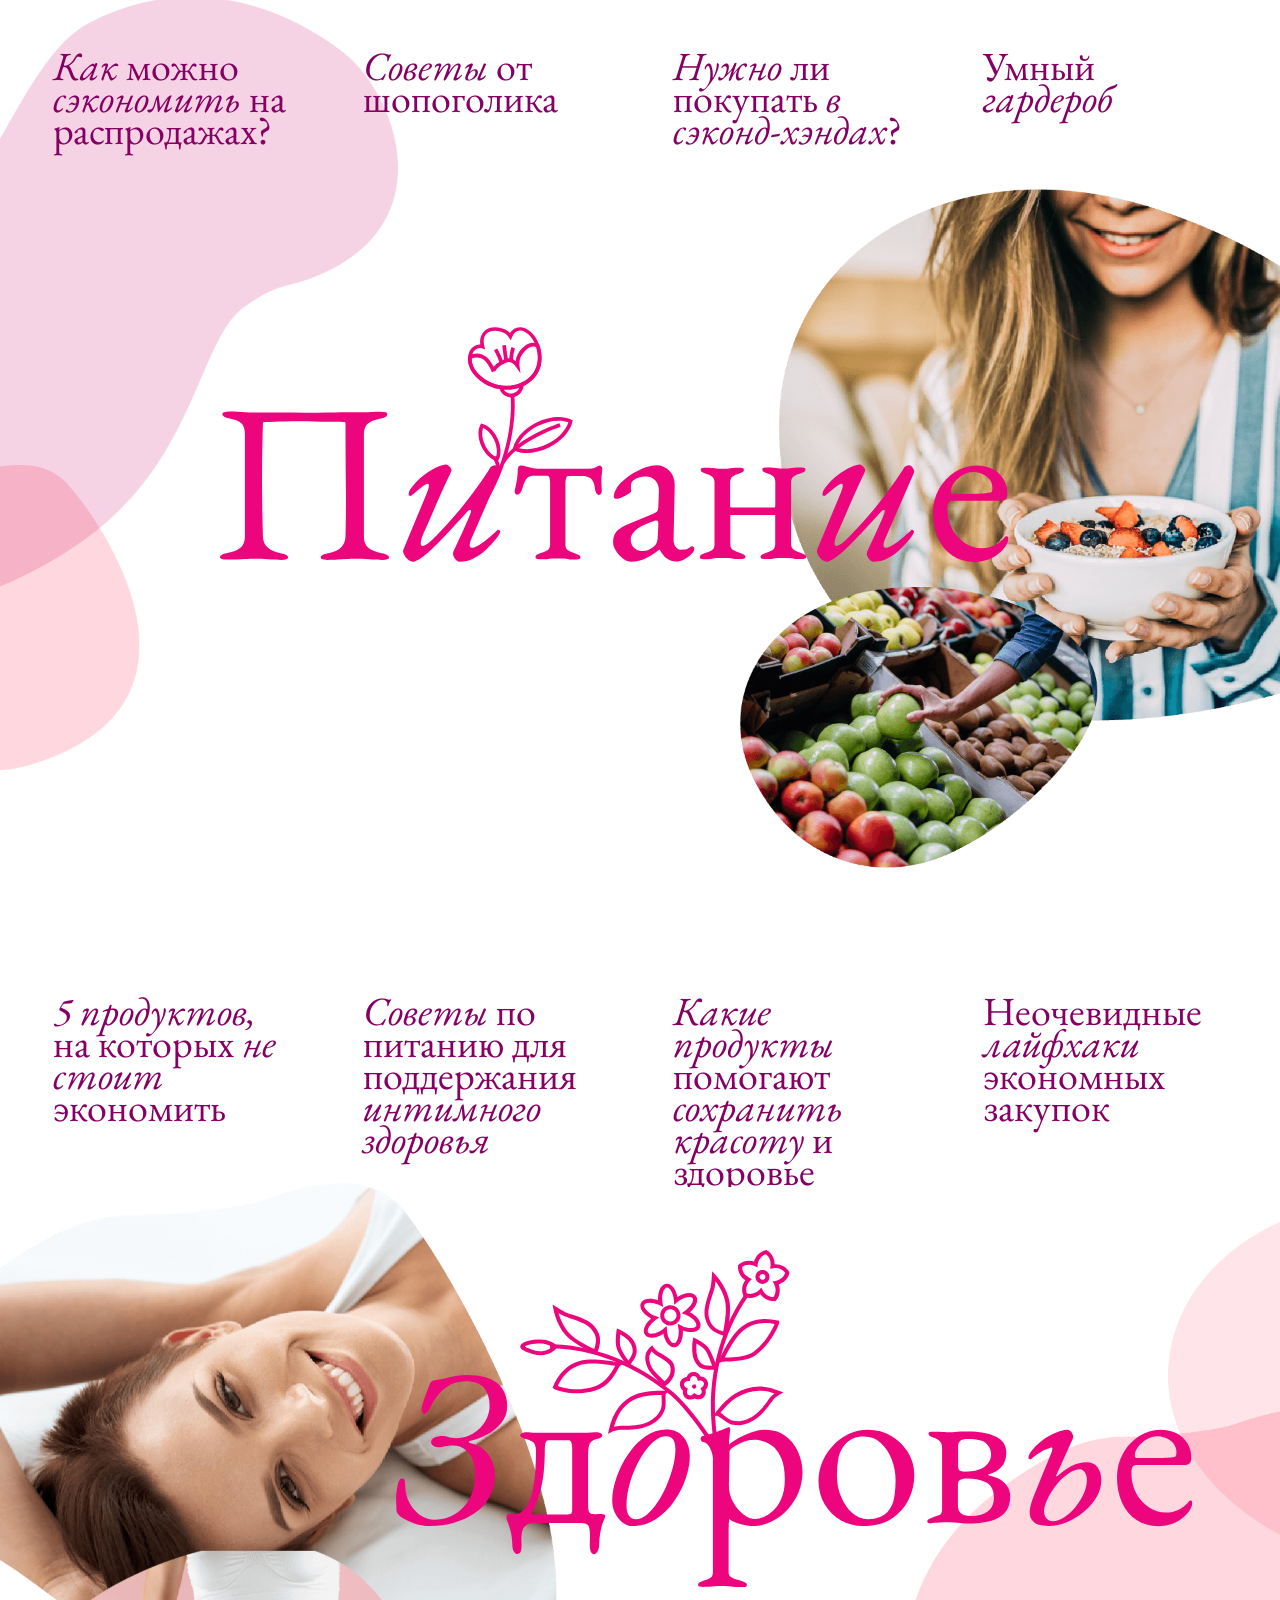
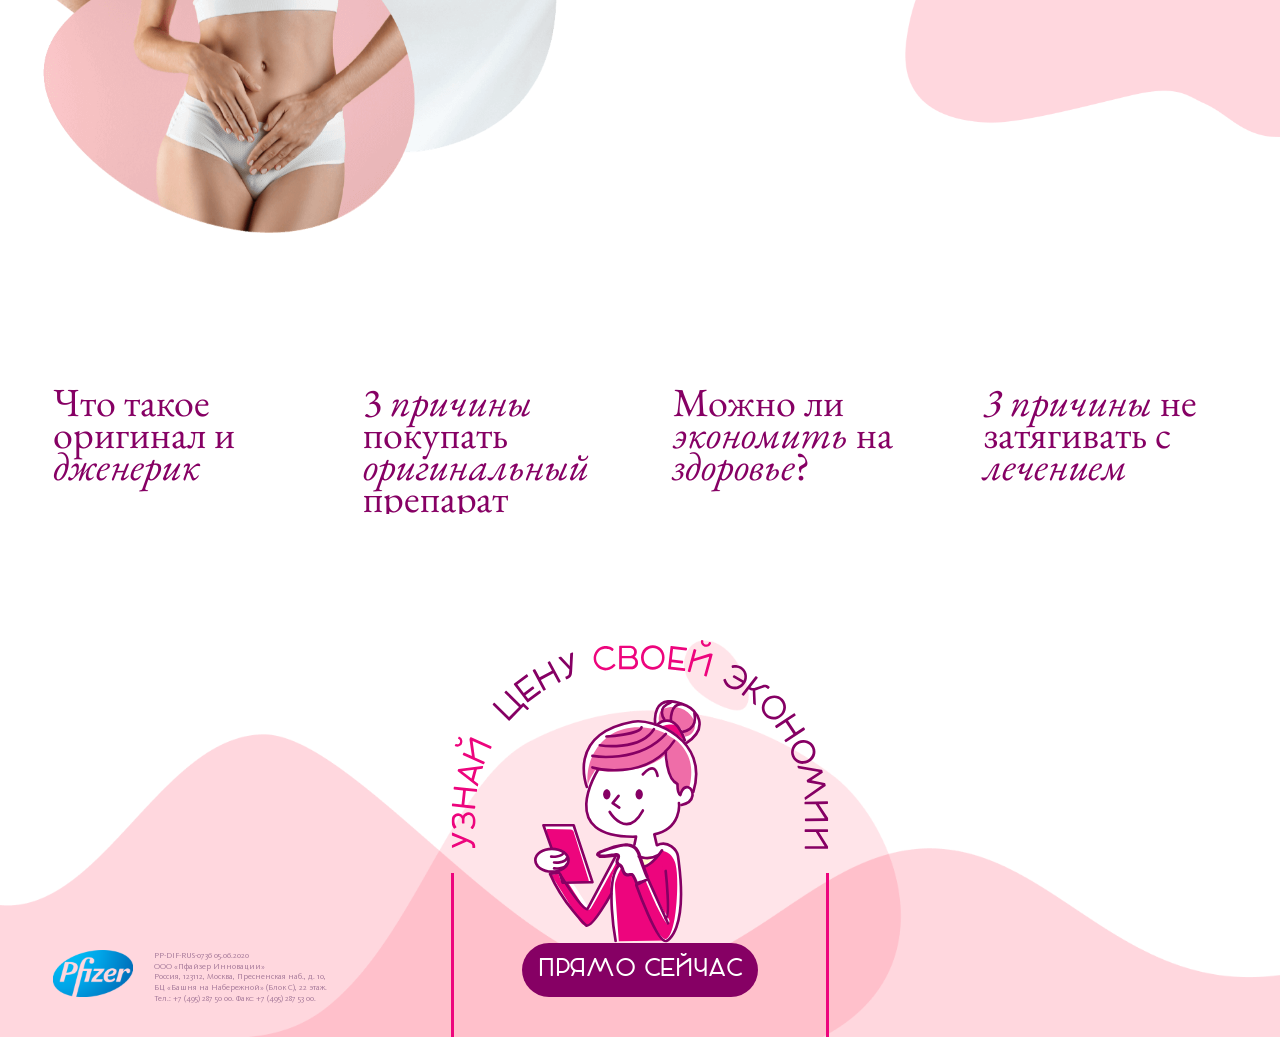
==== commit 4c4fbfca: "Merge branch 'master' of https://github.com/Soveliy/difl" ====
--- a/app/index.html
+++ b/app/index.html
@@ -107,7 +107,7 @@
                 с последствиями?
               </p>
               <p class="hero__text">    
-                Наш проект, подготовленный совместно с оригинальным препаратом от молочницы Дифлюкан®, поможет вам разобраться в том, что такое правильная и неправильная экономия. Мы расскажем, можно ли действительно тратить меньше денег на питание, одежду и здоровье? На чем может быть по-настоящему опасно экономить? От каких трат можно смело отказаться?
+                Наш проект, подготовленный совместно с оригинальным препаратом от молочницы <b>Дифлюкан®</b>, поможет вам разобраться в том, что такое правильная и неправильная экономия. Мы расскажем, можно ли действительно тратить меньше денег на питание, одежду и здоровье? На чем может быть по-настоящему опасно экономить? От каких трат можно смело отказаться?
               </p>
               <p class="hero__text">
                 Читайте наши материалы, проходите тест «Умеете ли вы экономить?» 
@@ -182,7 +182,7 @@
               <div class="double-section__item-container">
                 <div class="double-section__item">
                   <p class="double-section__text">
-                    X <i>причин</i> покупать <i>оригинальный</i> препарат 
+                    3 <i>причины</i> покупать <i>оригинальный</i> препарат 
                   </p>
                 </div>
               </div>
@@ -308,7 +308,7 @@
               <div class="double-section__item-container">
                 <div class="double-section__item">
                   <p class="double-section__text">
-                    X <i>причин</i> покупать <i>оригинальный</i> препарат 
+                    3 <i>причины</i> покупать <i>оригинальный</i> препарат 
                   </p>
                 </div>
               </div>
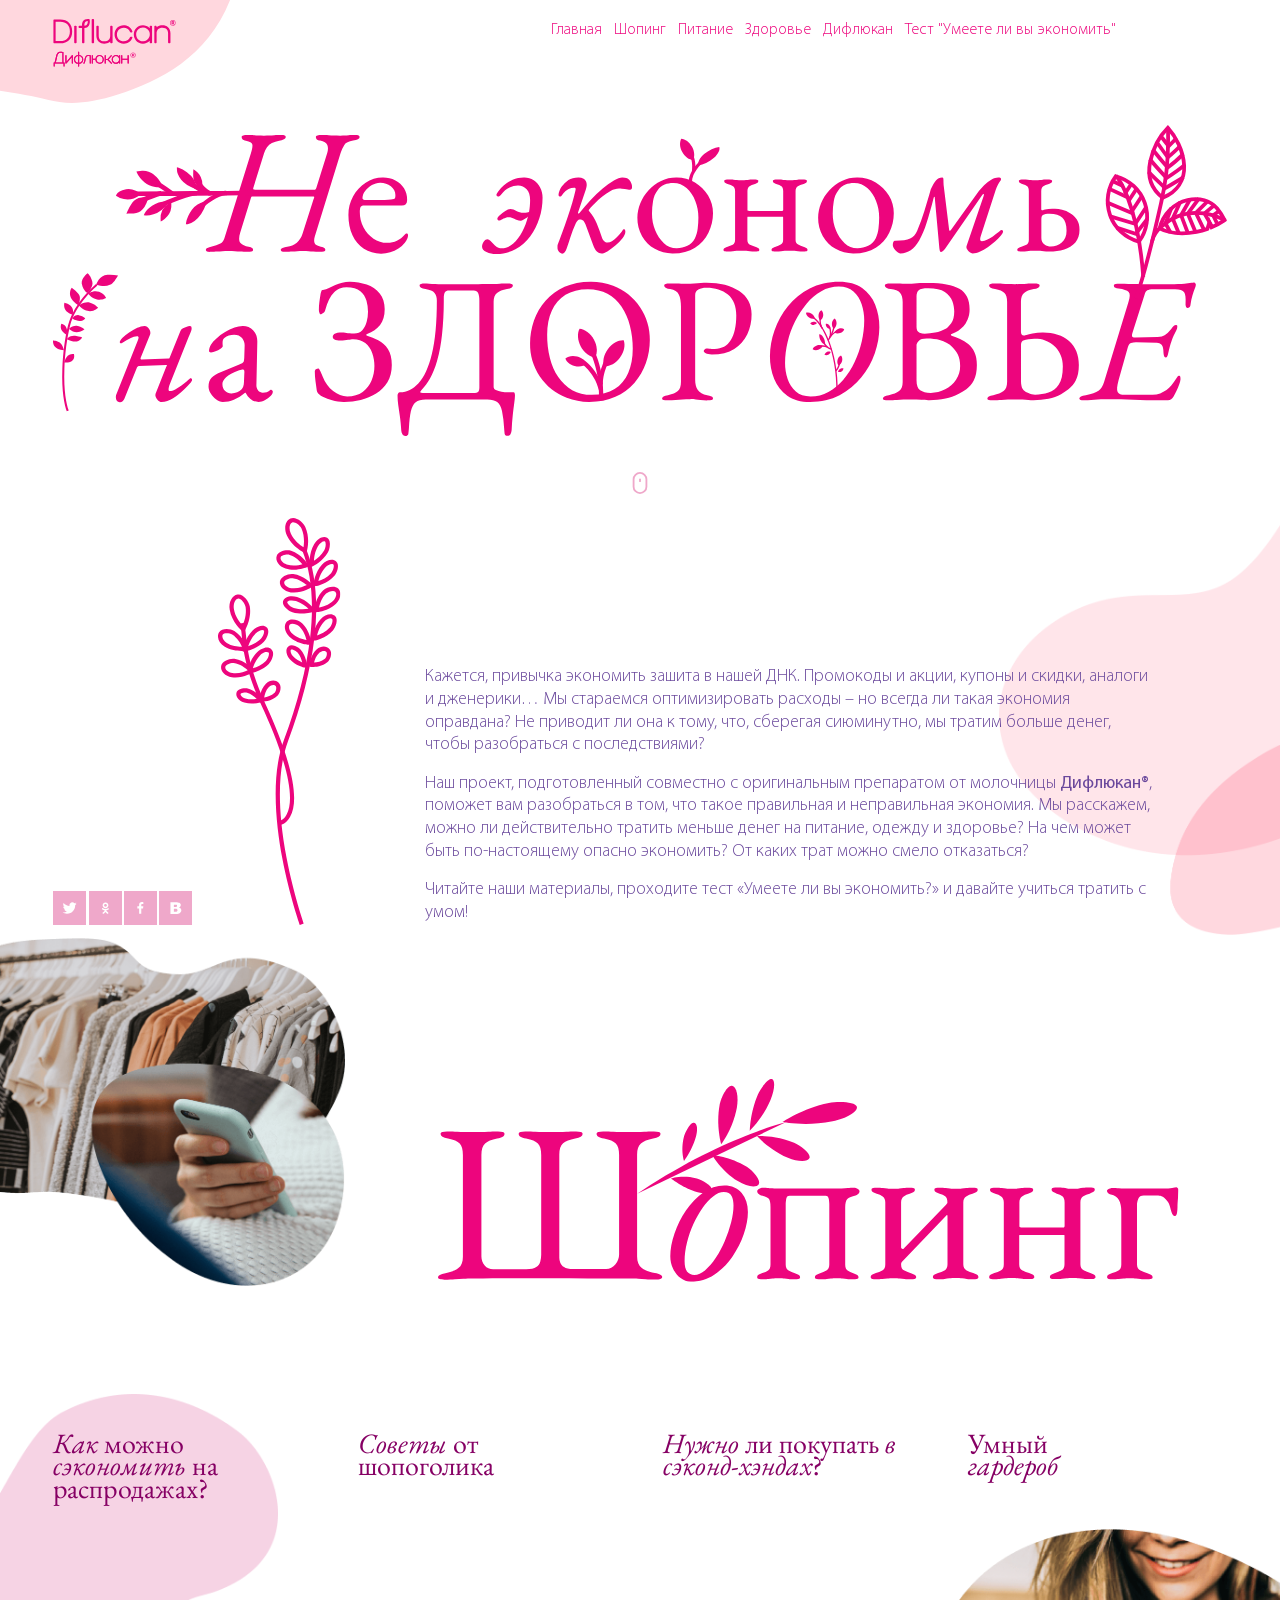
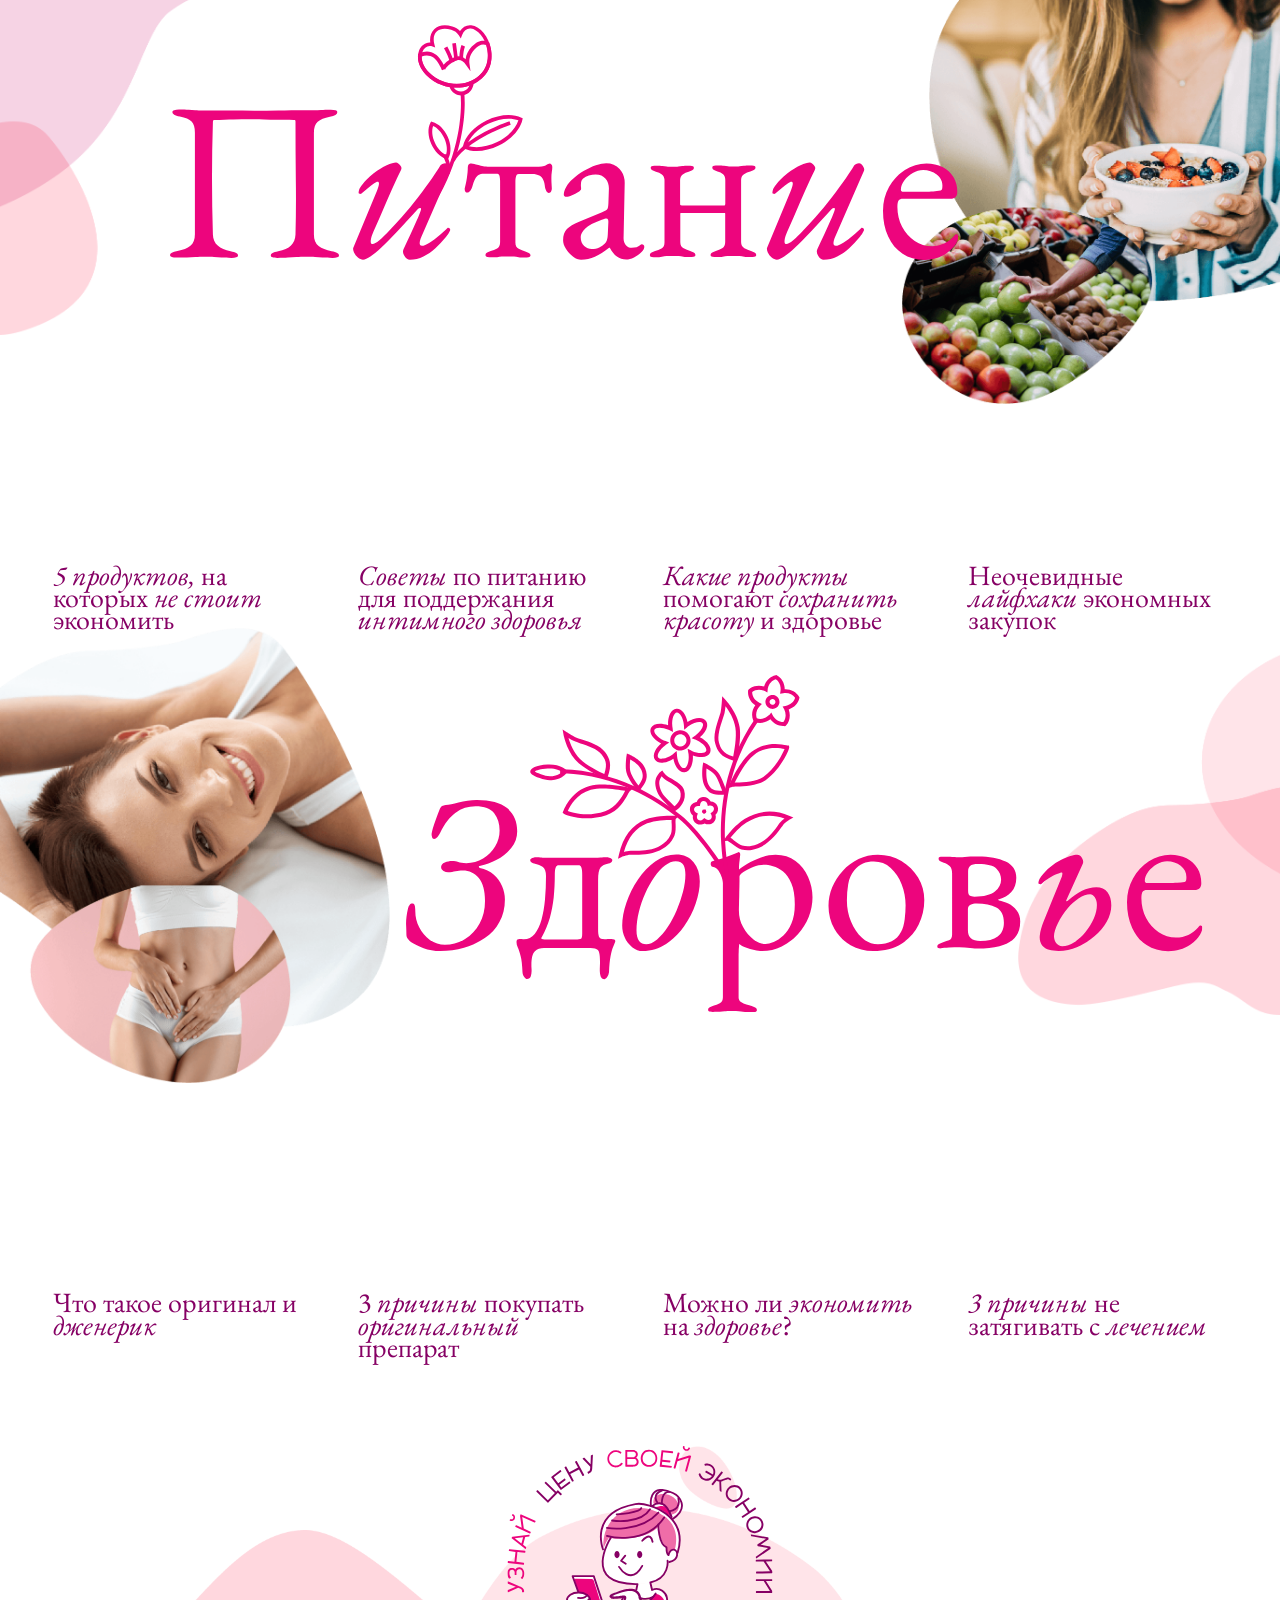
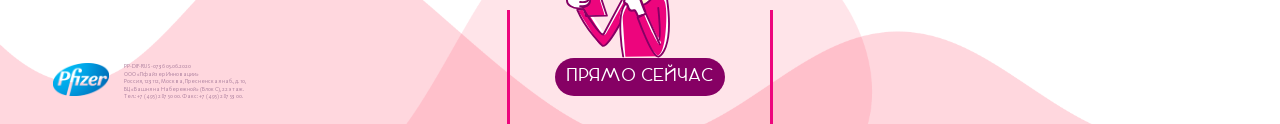
==== commit 6dd78ced: "urpade" ====
--- a/app/index.html
+++ b/app/index.html
@@ -50,12 +50,36 @@
               <img src="img/mobile-menu/text.svg" alt="" class="mobile-menu__image">
               <nav class="mobile-menu__nav">
                 <ul class="mobile-menu__list">
-                  <li class="mobile-menu__list-item"><a href="#health-mob" class="mobile__link"><img src="img/mobile-menu/health.svg" alt="" class="mobile__link-image"> </a></li>
+                  <li class="mobile-menu__list-item">
+                    <a href="#health-mob" class="mobile__link">
+                    <img src="img/mobile-menu/health.svg" alt="" class="mobile__link-image"> 
+                  </a>
+                </li>
                   <li class="mobile-menu__list-item"><a href="#shoping-mob" class="mobile__link"><img src="img/mobile-menu/shoping.svg" alt="" class="mobile__link-image"> </a></li>
                   <li class="mobile-menu__list-item"><a href="#nutrition" class="mobile__link"><img src="img/mobile-menu/nutrition.svg" alt="" class="mobile__link-image"> </a></li>
-                  <li class="mobile-menu__list-item"><a href="#" class="mobile__link"><img src="img/mobile-menu/economy.svg" alt="" class="mobile__link-image"> </a></li>
+                  <li class="mobile-menu__list-item"><a href="test.html" class="mobile__link"><img src="img/mobile-menu/economy.svg" alt="" class="mobile__link-image"> </a></li>
+
                 </ul>
               </nav>
+              <div class="mobile-menu__name">
+                Дифлюкан®
+              </div>
+              <div class="footer__about  footer__about--mobile">
+                <img src="images/phzer.png" alt="" class="footer__about-logo">
+                <p class="footer__about-text">
+                  PP-DIF-RUS-0736   05.06.2020 <br>
+                  ООО «Пфайзер Инновации» <br>
+                  Россия, 123112, Москва, Пресненская наб., д. 10, <br>
+                  БЦ «Башня на Набережной» (Блок С), 22 этаж. <br>
+                  Тел.: +7 (495) 287 50 00. Факс: +7 (495) 287 53 00.
+      
+                </p>
+               
+    
+              </div>
+              <p class="footer-inside__text">
+                ИМЕЮТСЯ ПРОТИВОПОКАЗАНИЯ. ПЕРЕД ПРИМЕНЕНИЕМ НЕОБХОДИМО ПРОКОНСУЛЬТИРОВАТЬСЯ СО СПЕЦИАЛИСТОМ
+              </p>
             </div>
           </div>
         </div>
@@ -63,35 +87,35 @@
        <main class="main" id="main">
         <div class="hero">
         <div class="container">
-          <img class="hero__image" src="img/Do_not_save.svg" alt="">
+          <img class="hero__image wow slideInLeft" src="img/Do_not_save.svg" alt="" data-wow-duration="0.7s">
           <span  class="hero__scroll">
             <img src="images/mouse.svg" alt="">
           </span>
           <div class="hero__row">
-            <nav class="social hero__social">
-              <ul class="social__list">
-                <li class="social__list-item">
+            <nav class="social hero__social" >
+              <ul class="social__list ">
+                <li class="social__list-item wow fadeInUp" data-wow-duration="0.4s" data-wow-delay="0">
                   <a href="#" class="social__link">
                     <svg class="social__link-icon">
                       <use xlink:href="img/spite.svg#icon-twitter"  />
                     </svg>
                   </a>
                 </li>
-                <li class="social__list-item">
+                <li class="social__list-item wow fadeInUp" data-wow-duration="0.4s" data-wow-delay="0.2s">
                   <a href="#" class="social__link">
                     <svg class="social__link-icon">
                       <use xlink:href="img/spite.svg#icon-odn"  />
                     </svg>
                   </a>
                 </li>
-                <li class="social__list-item">
+                <li class="social__list-item wow fadeInUp" data-wow-duration="0.4s" data-wow-delay="0.4s">
                   <a href="#" class="social__link">
                     <svg class="social__link-icon">
                       <use xlink:href="img/spite.svg#icon-facebook"  />
                     </svg>
                   </a>
                 </li>
-                <li class="social__list-item">
+                <li class="social__list-item wow fadeInUp" data-wow-duration="0.4s" data-wow-delay="0.6s">
                   <a href="#" class="social__link">
                     <svg class="social__link-icon">
                       <use xlink:href="img/spite.svg#icon-vk"  />
@@ -102,14 +126,14 @@
             </nav>
             <img src="img/hero-decor.svg" alt="" class="hero__decor hero__decor--desktop">
             <div class="hero__text-container">
-              <p class="hero__text">
+              <p class="hero__text wow fadeInLeft" data-wow-duration="0.4s" data-wow-delay="0">
                 Кажется, привычка экономить зашита в нашей ДНК. Промокоды и акции, купоны и скидки, аналоги и дженерики… Мы стараемся оптимизировать расходы – но всегда ли такая экономия оправдана? Не приводит ли она к тому, что, сберегая сиюминутно, мы тратим больше денег, чтобы разобраться 
                 с последствиями?
               </p>
-              <p class="hero__text">    
+              <p class="hero__text wow fadeInLeft" data-wow-duration="0.4s" data-wow-delay=".4s">    
                 Наш проект, подготовленный совместно с оригинальным препаратом от молочницы <b>Дифлюкан®</b>, поможет вам разобраться в том, что такое правильная и неправильная экономия. Мы расскажем, можно ли действительно тратить меньше денег на питание, одежду и здоровье? На чем может быть по-настоящему опасно экономить? От каких трат можно смело отказаться?
               </p>
-              <p class="hero__text">
+              <p class="hero__text wow fadeInLeft" data-wow-duration="0.4s" data-wow-delay=".8s">
                 Читайте наши материалы, проходите тест «Умеете ли вы экономить?» 
                 и давайте учиться тратить с умом!
               </p>
@@ -121,35 +145,35 @@
         </div>
         <!--end hero-->
         <div class="double-section shoping double-section--desktop" id="shoping">
-          <img src="img/shoping-img.png" alt="" class="shoping__image">
+          <img src="img/shoping-img.png" alt="" class="shoping__image wow fadeInLeft" data-wow-duration="0.4s" data-wow-delay="0">
           <div class="container">
            
             <div class="double-section__title double-section__title--right">
-              <img class="double-section__title-image" src="img/shoping.svg" alt="">
+              <img class="double-section__title-image wow slideInRight" src="img/shoping.svg" alt="" data-wow-duration="0.4s" data-wow-delay="0">
             </div>
             <div class="double-section__row double-section__row--mt-medium">
-              <div class="double-section__item-container">
+              <div class="double-section__item-container wow fadeInLeft" data-wow-duration="0.4s" data-wow-delay="0">
                 <div class="double-section__item">
                   <p class="double-section__text">
                     <i>Как</i> можно <i>сэкономить</i> на распродажах?
                   </p>
                 </div>
               </div>
-              <div class="double-section__item-container">
+              <div class="double-section__item-container wow fadeInLeft" data-wow-duration="0.4s" data-wow-delay="0.2s">
                 <div class="double-section__item">
                   <p class="double-section__text">
                     <i>Советы</i> от шопоголика 
                   </p>
                 </div>
               </div>
-              <div class="double-section__item-container">
+              <div class="double-section__item-container wow fadeInLeft" data-wow-duration="0.4s" data-wow-delay="0.4s">
                 <div class="double-section__item">
                   <p class="double-section__text">
                     <i>Нужно</i> ли покупать <i>в сэконд-хэндах</i>?
                   </p>
                 </div>
               </div>
-              <div class="double-section__item-container">
+              <div class="double-section__item-container wow fadeInLeft" data-wow-duration="0.4s" data-wow-delay="0.6s">
                 <div class="double-section__item">
                   <p class="double-section__text">
                     Умный  <br>
@@ -172,28 +196,28 @@
               <img class="double-section__title-image" src="img/health.svg" alt="">
             </div>
             <div class="double-section__row double-section__row--mt-medium-big">
-              <div class="double-section__item-container">
+              <div class="double-section__item-container wow fadeInLeft" data-wow-duration="0.4s" data-wow-delay="0">
                 <div class="double-section__item">
                   <p class="double-section__text">
                     <i>Что</i> такое оригинал и <i>дженерик</i> 
                   </p>
                 </div>
               </div>
-              <div class="double-section__item-container">
+              <div class="double-section__item-container wow fadeInLeft" data-wow-duration="0.4s" data-wow-delay="0.2s">
                 <div class="double-section__item">
                   <p class="double-section__text">
                     3 <i>причины</i> покупать <i>оригинальный</i> препарат 
                   </p>
                 </div>
               </div>
-              <div class="double-section__item-container">
+              <div class="double-section__item-container wow fadeInLeft" data-wow-duration="0.4s" data-wow-delay="0.4s">
                 <div class="double-section__item">
                   <p class="double-section__text">
                     Можно ли <i>экономить</i> на <i>здоровье</i>? 
                   </p>
                 </div>
               </div>
-              <div class="double-section__item-container">
+              <div class="double-section__item-container wow fadeInLeft" data-wow-duration="0.4s" data-wow-delay="0.6s">
                 <div class="double-section__item">
                   <p class="double-section__text">
                     <i>   3 причины </i>
@@ -348,7 +372,7 @@
 
             </p>
           </div>
-          <div class="footer__about footer__about--abs footer__about--mobile">
+          <div class="footer__about footer__about--abs footer__about--mobile footer__about--row">
             <img src="images/phzer.png" alt="" class="footer__about-logo">
             <p class="footer__about-text">
               PP-DIF-RUS-0736   05.06.2020 <br>
@@ -374,6 +398,7 @@
        </footer>
     </div>
     <script src="https://ajax.googleapis.com/ajax/libs/jquery/3.4.1/jquery.min.js"></script>
+    <script src="js/libs.min.js"></script>
     <script src="js/main.js"></script>
 </body>
 </html>
